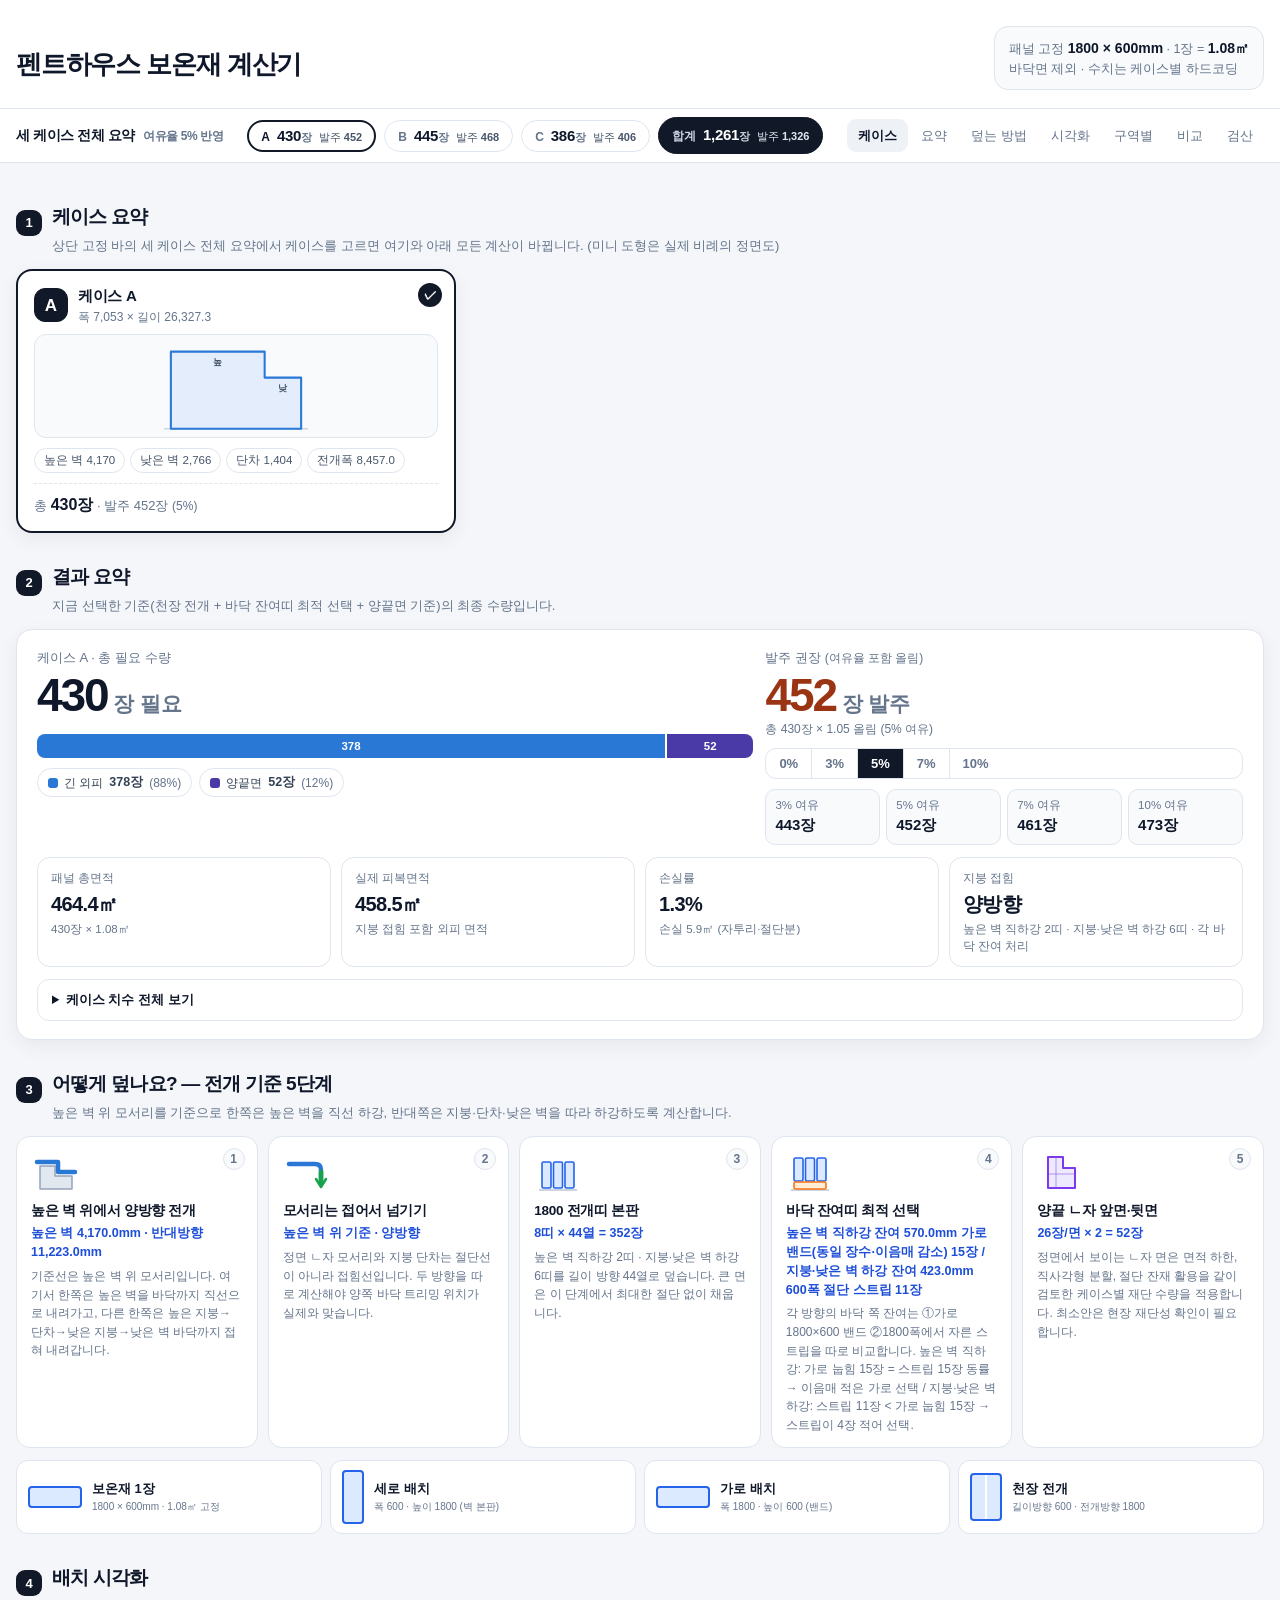
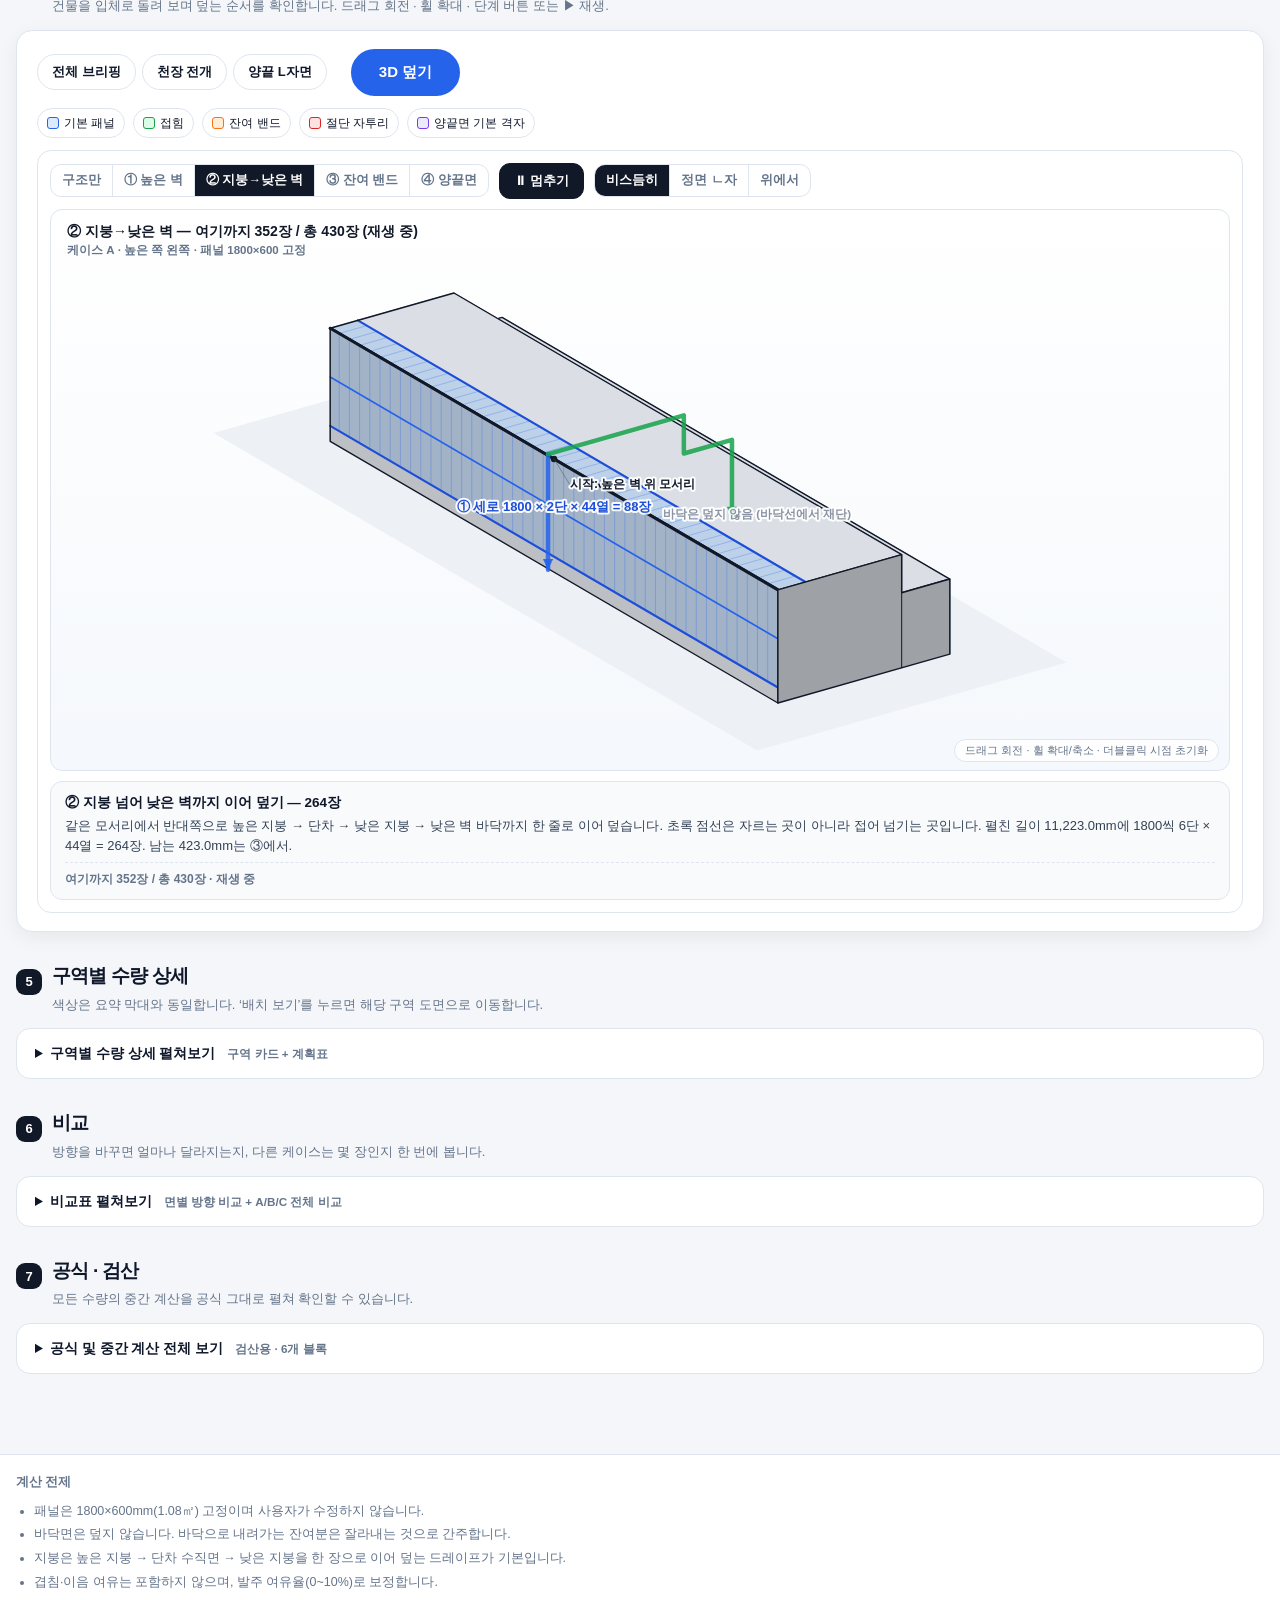
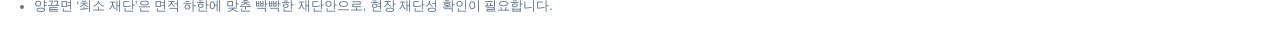
==== penthouse_insulation_ABC_case_optimizer.html @ a424d13a "펜트하우스 보온재 계산기 최초 커밋 A/B/C 케이스별 1800x600 보온재 수량 계산기. 상단 고정 요약 바, 3D 덮기 시각화, 천장 전개/양끝 L자면 도면, 검산 포함.  " ====
<!doctype html>
<html lang="ko">
<head>
<meta charset="utf-8" />
<meta name="viewport" content="width=device-width,initial-scale=1" />
<title>펜트하우스 보온재 계산기 — A/B/C 케이스</title>
<link rel="stylesheet" href="styles.css" />
</head>
<body>

<header class="hero">
  <div class="inner">
    <h1>펜트하우스 보온재 계산기</h1>
    <div class="fixed-badge">
      패널 고정 <b>1800 × 600mm</b> · 1장 = <b>1.08㎡</b><br>
      바닥면 제외 · 수치는 케이스별 하드코딩
    </div>
  </div>
</header>

<div class="sticky">
  <div class="inner">
    <div class="sticky-title">세 케이스 전체 요약
      <span class="muted small">여유율 <b id="acBuffer">-</b> 반영</span>
    </div>
    <!-- 세 케이스 요약 카드 (A/B/C/합계) -->
    <div class="allcases" id="allCasesSummary"></div>
    <nav class="jump" id="jumpNav">
      <a href="#sec-cases">케이스</a>
      <a href="#sec-summary">요약</a>
      <a href="#sec-method">덮는 방법</a>
      <a href="#sec-visual">시각화</a>
      <a href="#sec-zones">구역별</a>
      <a href="#sec-compare">비교</a>
      <a href="#sec-audit">검산</a>
    </nav>
  </div>
</div>

<main>
  <div class="inner">

    <!-- 1. 케이스 선택 -->
    <section id="sec-cases">
      <div class="sec-head"><span class="sec-num">1</span><h2>케이스 요약</h2></div>
      <p class="sec-sub">상단 고정 바의 세 케이스 전체 요약에서 케이스를 고르면 여기와 아래 모든 계산이 바뀝니다. (미니 도형은 실제 비례의 정면도)</p>
      <div class="case-grid" id="caseGrid"></div>
    </section>

    <!-- 2. 결과 요약 -->
    <section id="sec-summary">
      <div class="sec-head"><span class="sec-num">2</span><h2>결과 요약</h2></div>
      <p class="sec-sub">지금 선택한 기준(천장 전개 + 바닥 잔여띠 최적 선택 + 양끝면 기준)의 최종 수량입니다.</p>
      <div class="card">
        <div class="hero-grid">
          <div>
            <div class="hero-label" id="heroLabel">-</div>
            <div class="big-num"><span id="heroTotal">-</span><small> 장 필요</small></div>
            <div class="break-bar" id="breakBar" role="img" aria-label="구역별 수량 비율"></div>
            <div class="break-legend" id="breakLegend"></div>
          </div>
          <div class="order-card">
            <div>
              <div class="hero-label">발주 권장 <span class="muted small">(여유율 포함 올림)</span></div>
              <div class="big-num"><span id="orderBig">-</span><small> 장 발주</small></div>
              <div class="small muted" id="orderSub">-</div>
            </div>
            <div class="seg" id="bufferSeg" aria-label="발주 여유율"></div>
            <div class="chip-row">
              <div class="chip">3% 여유<b id="b3">-</b></div>
              <div class="chip">5% 여유<b id="b5">-</b></div>
              <div class="chip">7% 여유<b id="b7">-</b></div>
              <div class="chip">10% 여유<b id="b10">-</b></div>
            </div>
          </div>
        </div>

        <div class="stat-row">
          <div class="stat"><div class="k">패널 총면적</div><div class="v" id="statPanel">-</div><div class="s" id="statPanelSub">-</div></div>
          <div class="stat"><div class="k">실제 피복면적</div><div class="v" id="statActual">-</div><div class="s">지붕 접힘 포함 외피 면적</div></div>
          <div class="stat"><div class="k">손실률</div><div class="v" id="statLoss">-</div><div class="s" id="statLossSub">-</div></div>
          <div class="stat"><div class="k">지붕 접힘</div><div class="v" id="statFold">-</div><div class="s" id="statFoldSub">-</div></div>
        </div>

        <details class="dims">
          <summary>케이스 치수 전체 보기</summary>
          <p id="caseDims">-</p>
        </details>
      </div>
    </section>

    <!-- 3. 덮는 방법 -->
    <section id="sec-method">
      <div class="sec-head"><span class="sec-num">3</span><h2>어떻게 덮나요? — 전개 기준 5단계</h2></div>
      <p class="sec-sub">높은 벽 위 모서리를 기준으로 한쪽은 높은 벽을 직선 하강, 반대쪽은 지붕·단차·낮은 벽을 따라 하강하도록 계산합니다.</p>
      <div class="steps" id="stepsGrid"></div>
      <div class="orientation-guide" aria-label="단위 보온재 배치 방향 안내">
        <div class="orientation-item"><span class="panel-icon horizontal"></span><span><b>보온재 1장</b><small>1800 × 600mm · 1.08㎡ 고정</small></span></div>
        <div class="orientation-item"><span class="panel-icon vertical"></span><span><b>세로 배치</b><small>폭 600 · 높이 1800 (벽 본판)</small></span></div>
        <div class="orientation-item"><span class="panel-icon horizontal"></span><span><b>가로 배치</b><small>폭 1800 · 높이 600 (밴드)</small></span></div>
        <div class="orientation-item"><span class="panel-icon roof"></span><span><b>천장 전개</b><small>길이방향 600 · 전개방향 1800</small></span></div>
      </div>
    </section>

    <!-- 4. 시각화 -->
    <section id="sec-visual">
      <div class="sec-head"><span class="sec-num">4</span><h2 id="visualTitle">배치 시각화</h2></div>
      <p class="sec-sub" id="visualSub">-</p>
      <div class="card">
        <div class="tabs" id="viewTabs">
          <button class="tab" data-view="summary">전체 브리핑</button>
          <button class="tab" data-view="roof">천장 전개</button>
          <button class="tab" data-view="ends">양끝 L자면</button>
          <button class="tab tab-3d active" data-view="walls">3D 덮기</button>
        </div>
        <div class="legend">
          <span><i class="swatch" style="background:var(--blue);border-color:var(--blue-line)"></i>기본 패널</span>
          <span><i class="swatch" style="background:var(--green);border-color:var(--green-line)"></i>접힘</span>
          <span><i class="swatch" style="background:var(--amber);border-color:var(--amber-line)"></i>잔여 밴드</span>
          <span><i class="swatch" style="background:var(--red);border-color:var(--red-line)"></i>절단 자투리</span>
          <span><i class="swatch" style="background:var(--violet);border-color:var(--violet-line)"></i>양끝면 기본 격자</span>
        </div>
        <div id="svgWrap"></div>
      </div>
    </section>

    <!-- 5. 구역별 상세 -->
    <section id="sec-zones">
      <div class="sec-head"><span class="sec-num">5</span><h2>구역별 수량 상세</h2></div>
      <p class="sec-sub">색상은 요약 막대와 동일합니다. ‘배치 보기’를 누르면 해당 구역 도면으로 이동합니다.</p>
      <details class="audit" id="zonesDetails">
        <summary>구역별 수량 상세 펼쳐보기 <small>구역 카드 + 계획표</small></summary>
        <div class="zone-grid" id="zoneGrid"></div>
        <div class="table-wrap">
          <table id="planTable">
            <thead>
              <tr><th>구역</th><th>배치 방식</th><th class="num">수량</th><th class="num">실제 피복㎡</th><th class="num">패널㎡</th><th>계산 · 비고</th></tr>
            </thead>
            <tbody></tbody>
          </table>
        </div>
      </details>
    </section>

    <!-- 6. 비교 -->
    <section id="sec-compare">
      <div class="sec-head"><span class="sec-num">6</span><h2>비교</h2></div>
      <p class="sec-sub">방향을 바꾸면 얼마나 달라지는지, 다른 케이스는 몇 장인지 한 번에 봅니다.</p>

      <details class="audit" id="compareDetails">
        <summary>비교표 펼쳐보기 <small>면별 방향 비교 + A/B/C 전체 비교</small></summary>

        <div class="card" style="margin-top:14px">
          <h3>천장 전개 계산 <span class="muted small">(현재 케이스)</span></h3>
          <p class="comparison-note" id="orientationNote">-</p>
          <div class="table-wrap">
            <table id="orientationTable">
              <thead><tr><th>항목</th><th class="num">수량</th><th>방식</th><th class="num">비교</th><th>비고</th><th class="num">적용</th></tr></thead>
              <tbody></tbody>
            </table>
          </div>
        </div>

        <div class="card" style="margin-top:12px">
          <h3>선택 기준별 · A/B/C 전체 비교</h3>
          <p class="comparison-note">양끝면 ‘최소 재단’은 케이스별 재단 검토 수량입니다. 현재 화면 기준 행은 파란색입니다.</p>
          <div class="table-wrap">
            <table id="scenarioTable">
              <thead id="scenarioHead"></thead>
              <tbody id="scenarioBody"></tbody>
            </table>
          </div>
        </div>
      </details>
    </section>

    <!-- 7. 검산 -->
    <section id="sec-audit">
      <div class="sec-head"><span class="sec-num">7</span><h2>공식 · 검산</h2></div>
      <p class="sec-sub">모든 수량의 중간 계산을 공식 그대로 펼쳐 확인할 수 있습니다.</p>
      <details class="audit" id="auditDetails">
        <summary>공식 및 중간 계산 전체 보기 <small>검산용 · 6개 블록</small></summary>
        <div id="auditCalc">-</div>
      </details>
    </section>

  </div>
</main>

<footer>
  <div class="inner">
    <b>계산 전제</b>
    <ul>
      <li>패널은 1800×600mm(1.08㎡) 고정이며 사용자가 수정하지 않습니다.</li>
      <li>바닥면은 덮지 않습니다. 바닥으로 내려가는 잔여분은 잘라내는 것으로 간주합니다.</li>
      <li>지붕은 높은 지붕 → 단차 수직면 → 낮은 지붕을 한 장으로 이어 덮는 드레이프가 기본입니다.</li>
      <li>겹침·이음 여유는 포함하지 않으며, 발주 여유율(0~10%)로 보정합니다.</li>
      <li>양끝면 ‘최소 재단’은 면적 하한에 맞춘 빡빡한 재단안으로, 현장 재단성 확인이 필요합니다.</li>
    </ul>
  </div>
</footer>

<script src="js/01-core.js"></script>
<script src="js/02-calc.js"></script>
<script src="js/03-render.js"></script>
<script src="js/04-visual.js"></script>
<script src="js/05-visual3d.js"></script>
<script src="js/06-main.js"></script>
</body>
</html>
---- styles.css ----
/* 펜트하우스 보온재 계산기 — 스타일
   페이지 전체 레이아웃·색상 변수(:root). 색상 팔레트는 CVD 검증된 순서 고정. */

:root{
  --bg:#f4f6f9; --panel:#fff; --ink:#0f172a; --muted:#64748b; --line:#dfe5ee; --soft:#f8fafc;
  --dark:#111827;
  --blue:#dbeafe; --blue-line:#2563eb; --green:#dcfce7; --green-line:#16a34a;
  --amber:#ffedd5; --amber-line:#f97316; --red:#fee2e2; --red-line:#dc2626;
  --violet:#ede9fe; --violet-line:#7c3aed;
  /* 구역(요약 막대·카드) 전용 팔레트 — CVD 검증 통과 순서 고정 */
  --z-roof:#2a78d6; --z-low:#1baf7a; --z-high:#eda100; --z-ends:#4a3aa7;
  --shadow:0 6px 20px rgba(15,23,42,.06);
}
*{box-sizing:border-box}
html{scroll-behavior:smooth}
body{margin:0;background:var(--bg);color:var(--ink);font-family:-apple-system,BlinkMacSystemFont,"Segoe UI","Noto Sans KR",Roboto,Arial,sans-serif;line-height:1.5;overflow-x:hidden}
.inner{max-width:1280px;margin:0 auto;padding:0 16px;width:100%}

/* ── 헤더 ─────────────────────────────── */
header.hero{background:#fff;border-bottom:1px solid var(--line)}
header.hero .inner{display:flex;align-items:flex-end;justify-content:space-between;gap:16px;flex-wrap:wrap;padding-top:26px;padding-bottom:18px}
h1{margin:0 0 6px;font-size:clamp(20px,4.5vw,26px);letter-spacing:-.045em}
header.hero p{margin:0;color:var(--muted);font-size:14px;max-width:760px}
.fixed-badge{flex:0 0 auto;border:1px solid var(--line);background:var(--soft);border-radius:14px;padding:10px 14px;font-size:12.5px;color:var(--muted);line-height:1.6}
.fixed-badge b{color:var(--ink);font-size:14px}

/* ── 상단 고정 바 ─────────────────────── */
.sticky{position:sticky;top:0;z-index:60;background:rgba(255,255,255,.94);backdrop-filter:blur(8px);border-bottom:1px solid var(--line)}
.sticky .inner{display:flex;align-items:center;justify-content:space-between;gap:12px;flex-wrap:wrap;padding-top:8px;padding-bottom:8px}
.seg{display:inline-flex;border:1px solid var(--line);border-radius:11px;overflow:hidden;background:#fff}
.seg button{font-family:inherit;border:0;background:transparent;padding:7px 13px;font-size:13px;font-weight:700;color:var(--muted);cursor:pointer;border-right:1px solid var(--line)}
.seg button:last-child{border-right:0}
.seg button.active{background:var(--dark);color:#fff}
.sticky-title{font-size:14px;font-weight:800;letter-spacing:-.03em;display:flex;align-items:baseline;gap:8px;flex-wrap:wrap;white-space:nowrap}
.sticky-title .small{font-weight:600}
.jump{display:flex;gap:2px;overflow-x:auto;scrollbar-width:none}
.jump::-webkit-scrollbar{display:none}
.jump a{padding:7px 11px;border-radius:9px;font-size:13px;color:var(--muted);text-decoration:none;white-space:nowrap}
.jump a.active{background:#eef2f7;color:var(--ink);font-weight:700}
@media(max-width:760px){.jump{width:100%}}

/* ── 섹션 공통 ─────────────────────────── */
main{padding:10px 0 30px}
section{scroll-margin-top:118px;margin:30px 0}
.sec-head{display:flex;align-items:baseline;gap:10px;margin:0 0 4px}
.sec-num{flex:0 0 auto;width:26px;height:26px;border-radius:9px;background:var(--dark);color:#fff;display:grid;place-items:center;font-weight:800;font-size:13px;transform:translateY(4px)}
h2{font-size:19px;letter-spacing:-.04em;margin:0}
.sec-sub{color:var(--muted);font-size:13px;margin:0 0 14px 36px}
.card{background:var(--panel);border:1px solid var(--line);border-radius:16px;box-shadow:var(--shadow);padding:18px 20px}
.small{font-size:12px}.muted{color:var(--muted)}
h3{margin:0 0 10px;font-size:14px;letter-spacing:-.03em}
button{font-family:inherit}

/* ── 세 케이스 전체 요약(상단 고정 바 한 줄 칩) ── */
.allcases{display:flex;gap:8px;flex-wrap:wrap;align-items:center;min-width:0}
.ac-cell{display:flex;align-items:baseline;gap:7px;border:1px solid var(--line);border-radius:999px;background:#fff;padding:6px 13px;cursor:pointer;transition:border-color .15s;white-space:nowrap}
.ac-cell:hover{border-color:#94a3b8}
.ac-cell.active{border-color:var(--dark);border-width:2px;padding:5px 12px}
.ac-cell .ac-k{font-size:12px;color:var(--muted);font-weight:800}
.ac-cell.active .ac-k{color:var(--ink)}
.ac-cell .ac-tot{font-size:15px;font-weight:800;letter-spacing:-.02em;color:var(--ink)}
.ac-cell .ac-tot small{font-size:11px;font-weight:700;color:var(--muted)}
.ac-cell .ac-order{font-size:11px;color:#475569}
.ac-cell.sum{background:var(--dark);border-color:var(--dark);cursor:default}
.ac-cell.sum:hover{border-color:var(--dark)}
.ac-cell.sum .ac-k{color:#cbd5e1}
.ac-cell.sum .ac-tot{color:#fff}
.ac-cell.sum .ac-tot small{color:#cbd5e1}
.ac-cell.sum .ac-order{color:#e2e8f0}

/* ── 케이스 카드 ───────────────────────── */
.case-grid{display:grid;grid-template-columns:minmax(280px,440px);gap:12px}
@media(max-width:880px){.case-grid{grid-template-columns:1fr}}
.case-card{position:relative;text-align:left;border:2px solid var(--line);border-radius:16px;background:#fff;padding:14px 16px;cursor:pointer;transition:border-color .15s,box-shadow .15s}
.case-card:hover{border-color:#94a3b8}
.case-card.active{border-color:var(--dark);box-shadow:var(--shadow)}
.case-card .check{position:absolute;top:12px;right:12px;width:24px;height:24px;border-radius:999px;background:var(--dark);color:#fff;display:none;place-items:center;font-size:13px;font-weight:800}
.case-card.active .check{display:grid}
.case-head{display:flex;align-items:center;gap:10px;margin-bottom:8px}
.case-letter{flex:0 0 auto;width:34px;height:34px;border-radius:11px;background:var(--soft);border:1px solid var(--line);display:grid;place-items:center;font-size:17px;font-weight:850}
.case-card.active .case-letter{background:var(--dark);border-color:var(--dark);color:#fff}
.case-head b{display:block;font-size:15px;letter-spacing:-.02em}
.case-head small{display:block;color:var(--muted);font-size:12px}
.case-thumb{width:100%;height:104px;border:1px solid var(--line);border-radius:12px;background:var(--soft);margin-bottom:10px}
.case-thumb svg{display:block;width:100%;height:100%}
.case-stats{display:flex;flex-wrap:wrap;gap:5px;margin-bottom:10px}
.case-stats span{border:1px solid var(--line);border-radius:999px;background:#fff;padding:3px 9px;font-size:11.5px;color:#475569}
.case-total{border-top:1px dashed var(--line);padding-top:9px;font-size:13px;color:var(--muted)}
.case-total b{font-size:16px;color:var(--ink)}

/* ── 요약(히어로) ──────────────────────── */
.hero-grid{display:grid;grid-template-columns:1.5fr 1fr;gap:12px;align-items:stretch}
@media(max-width:880px){.hero-grid{grid-template-columns:1fr}}
.hero-label{font-size:13px;color:var(--muted);margin-bottom:2px}
.big-num{font-size:clamp(34px,6vw,46px);font-weight:800;letter-spacing:-.045em;line-height:1.1}
.big-num small{font-size:.45em;font-weight:700;color:var(--muted);letter-spacing:0}
.break-bar{display:flex;gap:2px;height:24px;border-radius:8px;overflow:hidden;margin:14px 0 10px}
.break-seg{display:grid;place-items:center;font-size:11.5px;font-weight:800;min-width:3px}
.break-legend{display:flex;flex-wrap:wrap;gap:7px}
.lchip{display:inline-flex;align-items:center;gap:6px;font-size:12px;color:#334155;border:1px solid var(--line);border-radius:999px;padding:4px 10px;background:#fff}
.lchip b{font-size:12.5px}
.dot{display:inline-block;width:10px;height:10px;border-radius:3px}
.order-card{display:flex;flex-direction:column;gap:10px}
.order-card .big-num{color:#9a3412}
.chip-row{display:grid;grid-template-columns:repeat(4,1fr);gap:6px}
.chip{border:1px solid var(--line);border-radius:10px;background:var(--soft);padding:7px 9px;font-size:11.5px;color:var(--muted)}
.chip b{display:block;font-size:15px;color:var(--ink)}
.stat-row{display:grid;grid-template-columns:repeat(4,minmax(0,1fr));gap:10px;margin-top:12px}
@media(max-width:880px){.stat-row{grid-template-columns:1fr 1fr}}
.stat{border:1px solid var(--line);border-radius:13px;padding:11px 13px;background:#fff}
.stat .k{font-size:12px;color:var(--muted)}
.stat .v{font-size:20px;font-weight:750;letter-spacing:-.03em;margin:2px 0}
.stat .s{font-size:11.5px;color:var(--muted)}
.ctrl-grid{display:grid;grid-template-columns:1fr 1fr;gap:12px;margin-top:12px}
@media(max-width:880px){.ctrl-grid{grid-template-columns:1fr}}
.ctrl-card{border:1px solid var(--line);border-radius:13px;padding:13px 15px;background:#fff}
.ctrl-card h4{margin:0 0 8px;font-size:13px}
.ctrl-note{margin:9px 0 0;font-size:12px;color:var(--muted);line-height:1.55}
.delta-pill{display:inline-block;margin-left:8px;border-radius:999px;padding:2px 9px;font-size:11.5px;font-weight:700;background:var(--amber);border:1px solid var(--amber-line);color:#7c2d12}
.delta-pill.same{background:var(--green);border-color:var(--green-line);color:#14532d}
.goodnote{margin:14px 0 0;padding:12px 14px;border:1px solid var(--green-line);background:var(--green);border-radius:12px;font-size:13px;line-height:1.6}
.notice{margin:0;padding:12px;border:1px solid var(--amber-line);background:var(--amber);border-radius:12px;font-size:13px}
details.dims{border:1px solid var(--line);border-radius:12px;padding:10px 14px;background:#fff;margin-top:12px}
details.dims summary{cursor:pointer;font-size:13px;font-weight:700}
details.dims p{margin:8px 0 2px;font-size:12.5px;color:#475569;line-height:1.8}

/* ── 시공 순서 ─────────────────────────── */
.steps{display:grid;grid-template-columns:repeat(5,minmax(0,1fr));gap:10px}
@media(max-width:1080px){.steps{grid-template-columns:repeat(2,1fr)}}
@media(max-width:560px){.steps{grid-template-columns:1fr}}
.step{position:relative;border:1px solid var(--line);border-radius:14px;background:#fff;padding:13px 14px 12px}
.step .n{position:absolute;top:11px;right:12px;width:22px;height:22px;border-radius:999px;background:var(--soft);border:1px solid var(--line);display:grid;place-items:center;font-size:12px;font-weight:800;color:var(--muted)}
.step .icon{width:48px;height:44px;margin-bottom:7px}
.step .icon svg{display:block;width:100%;height:100%}
.step b.t{display:block;font-size:13.5px;margin-bottom:3px;letter-spacing:-.02em}
.step .num{display:block;font-size:12.5px;font-weight:800;color:#1d4ed8;margin-bottom:5px;overflow-wrap:anywhere}
.step p{margin:0;font-size:12px;color:var(--muted);line-height:1.55}
.orientation-guide{display:grid;grid-template-columns:repeat(4,minmax(0,1fr));gap:8px;margin-top:12px}
@media(max-width:1050px){.orientation-guide{grid-template-columns:1fr 1fr}}
@media(max-width:560px){.orientation-guide{grid-template-columns:1fr}}
.orientation-item{display:flex;align-items:center;gap:10px;min-height:64px;padding:9px 11px;border:1px solid var(--line);border-radius:12px;background:#fff;font-size:12px;line-height:1.35}
.orientation-item b{display:block;font-size:13px}.orientation-item small{display:block;color:var(--muted);margin-top:2px}
.panel-icon{position:relative;flex:0 0 auto;border:2px solid var(--blue-line);border-radius:4px;background:var(--blue)}
.panel-icon.vertical{width:22px;height:54px}.panel-icon.horizontal{width:54px;height:22px}
.panel-icon.roof{width:32px;height:48px;background:linear-gradient(90deg,var(--blue) 0 47%,#fff 47% 53%,var(--blue) 53%)}

/* ── 구역 카드 ─────────────────────────── */
.zone-grid{display:grid;grid-template-columns:repeat(4,minmax(0,1fr));gap:10px}
@media(max-width:1080px){.zone-grid{grid-template-columns:1fr 1fr}}
@media(max-width:560px){.zone-grid{grid-template-columns:1fr}}
.zone-card{border:1px solid var(--line);border-top:4px solid var(--zc,#94a3b8);border-radius:13px;background:#fff;padding:13px 14px;display:flex;flex-direction:column;gap:6px}
.zone-card .zn{display:flex;align-items:center;gap:7px;font-size:12.5px;color:var(--muted);font-weight:700}
.zone-card .zc{font-size:26px;font-weight:800;letter-spacing:-.04em}
.zone-card .zc small{font-size:14px;font-weight:700;color:var(--muted)}
.zone-card .zm{font-size:11.5px;color:#334155;background:var(--soft);border:1px solid var(--line);border-radius:8px;padding:5px 8px;line-height:1.5}
.zone-card .zt{font-size:11.5px;color:var(--muted);line-height:1.55;flex:1}
.zone-card button{align-self:flex-start;border:1px solid var(--line);background:#fff;border-radius:999px;padding:5px 12px;font-size:12px;font-weight:700;color:#1d4ed8;cursor:pointer}
.zone-card button:hover{background:#eff6ff;border-color:#93c5fd}

/* ── 표 공통 ───────────────────────────── */
.table-wrap{overflow-x:auto;margin-top:12px;border:1px solid var(--line);border-radius:12px;background:#fff}
table{width:100%;border-collapse:separate;border-spacing:0;font-size:13px;min-width:760px}
th,td{border-bottom:1px solid var(--line);padding:10px 11px;text-align:left;vertical-align:top;word-break:keep-all}
tr:last-child td{border-bottom:0}
th{position:sticky;top:0;background:#f8fafc;z-index:1;color:#556;font-size:12px;white-space:nowrap}
td.num,th.num{text-align:right;white-space:nowrap;font-variant-numeric:tabular-nums}
td.num b{font-size:14px}
tr.clickable{cursor:pointer}tr.clickable:hover td{background:#f8fafc}
.cell-sub{display:block;margin-top:3px;color:var(--muted);font-size:10.5px;font-weight:400;line-height:1.5}
.tag{display:inline-block;padding:2px 8px;border:1px solid var(--line);border-radius:999px;background:#fff;font-size:11px;white-space:nowrap}
.tag.best{background:var(--green);border-color:var(--green-line);font-weight:700}
.tag.mix{background:var(--violet);border-color:var(--violet-line);font-weight:700}
.scenario-best td{background:#f0fdf4}
.scenario-current td{background:#eff6ff}
td.cur,th.cur{box-shadow:inset 3px 0 0 var(--blue-line)}
.comparison-note{margin:0;padding:10px 12px;border-left:4px solid var(--blue-line);background:#eff6ff;border-radius:8px;font-size:12.5px;color:#334155;line-height:1.6}
.row-badge{display:inline-block;margin-left:6px;font-size:10.5px;font-weight:800;border-radius:999px;padding:1px 8px}
.row-badge.now{background:var(--blue-line);color:#fff}
.row-badge.top{background:var(--green-line);color:#fff}

/* ── 시각화 ────────────────────────────── */
.tabs{display:flex;gap:6px;flex-wrap:wrap;align-items:center;margin-bottom:12px}
button.tab{border:1px solid var(--line);background:#fff;color:var(--ink);border-radius:999px;padding:8px 14px;font-size:13px;font-weight:600;cursor:pointer}
button.tab.active{background:var(--dark);border-color:var(--dark);color:#fff}
/* 3D 덮기 버튼 — 다른 탭과 구분되는 파란색, 크게, 오른쪽 배치 */
button.tab.tab-3d{margin-left:18px;padding:12px 26px;font-size:15px;font-weight:800;border:2px solid var(--blue-line);color:var(--blue-line);background:#eff6ff}
button.tab.tab-3d.active{background:var(--blue-line);border-color:var(--blue-line);color:#fff}
@media(max-width:640px){button.tab.tab-3d{margin-left:0;width:100%}}
.legend{display:flex;gap:8px;flex-wrap:wrap;font-size:12px;margin-bottom:12px}
.legend span{display:inline-flex;align-items:center;gap:5px;border:1px solid var(--line);border-radius:999px;padding:5px 9px;background:#fff;white-space:nowrap}
.swatch{display:inline-block;width:12px;height:12px;border:1px solid #aaa;border-radius:3px}
#svgWrap{width:100%;overflow-x:auto;border:1px solid var(--line);border-radius:14px;background:#fff}
#svgWrap svg{display:block;width:100%;height:auto;min-height:560px}
@media(max-width:640px){#svgWrap svg{width:960px;max-width:none;min-height:0}}
.visual-sub{margin:0 0 10px;color:var(--muted);font-size:13px}

/* ── 검산 ─────────────────────────────── */
details.audit{border:1px solid var(--line);border-radius:14px;background:#fff;padding:14px 18px}
details.audit summary{cursor:pointer;font-size:14px;font-weight:800}
details.audit summary small{font-weight:600;color:var(--muted);margin-left:8px}
details.audit .zone-grid{margin-top:14px}
.audit-grid{display:grid;grid-template-columns:repeat(2,minmax(0,1fr));gap:10px;margin-top:14px}
@media(max-width:780px){.audit-grid{grid-template-columns:1fr}}
.audit-card{border:1px solid var(--line);border-radius:12px;padding:12px 14px;background:var(--soft);overflow:hidden}
.audit-card h4{margin:0 0 8px;font-size:13px}
.formula{margin:4px 0;font-family:Consolas,"Noto Sans KR",monospace;font-size:11.5px;line-height:1.6;color:#344054;overflow-wrap:anywhere}
.formula strong{color:#111827}
.audit-result{margin-top:8px;padding-top:8px;border-top:1px dashed var(--line);font-size:13px;font-weight:800}

footer{border-top:1px solid var(--line);background:#fff;margin-top:20px}
footer .inner{padding:18px 16px 26px;color:var(--muted);font-size:12.5px}
footer ul{margin:8px 0 0;padding-left:18px;line-height:1.9}

/* ── 3D 덮기(캔버스 입체) 뷰 ───────────── */
.v3d{padding:12px}
.v3d-bar{display:flex;align-items:center;gap:10px;flex-wrap:wrap;margin:0 0 10px}
.v3d-bar .seg button{padding:7px 11px;font-size:12.5px}
.v3d-play{flex:0 0 auto;border:1px solid var(--dark);background:var(--dark);color:#fff;border-radius:11px;padding:8px 14px;font-size:13px;font-weight:800;cursor:pointer}
.v3d-play:hover{opacity:.85}
.v3d-stage{position:relative;border:1px solid var(--line);border-radius:12px;background:linear-gradient(#ffffff,#f5f8fc);overflow:hidden}
.v3d-stage canvas{display:block;width:100%;height:560px;cursor:grab;touch-action:none}
.v3d-stage canvas:active{cursor:grabbing}
.v3d-hint{position:absolute;right:10px;bottom:8px;font-size:11px;color:var(--muted);background:rgba(255,255,255,.88);border:1px solid var(--line);padding:2px 10px;border-radius:999px;pointer-events:none}
.v3d-info{margin-top:10px;border:1px solid var(--line);border-radius:12px;background:var(--soft);padding:11px 14px;font-size:13px}
.v3d-info b.t{display:block;font-size:13.5px;margin-bottom:3px}
.v3d-info p{margin:0;color:#334155}
.v3d-info .sum{margin-top:7px;padding-top:7px;border-top:1px dashed var(--line);font-size:12px;font-weight:700;color:var(--muted)}
@media(max-width:760px){.v3d-stage canvas{height:400px}.v3d-bar .seg{overflow-x:auto}}
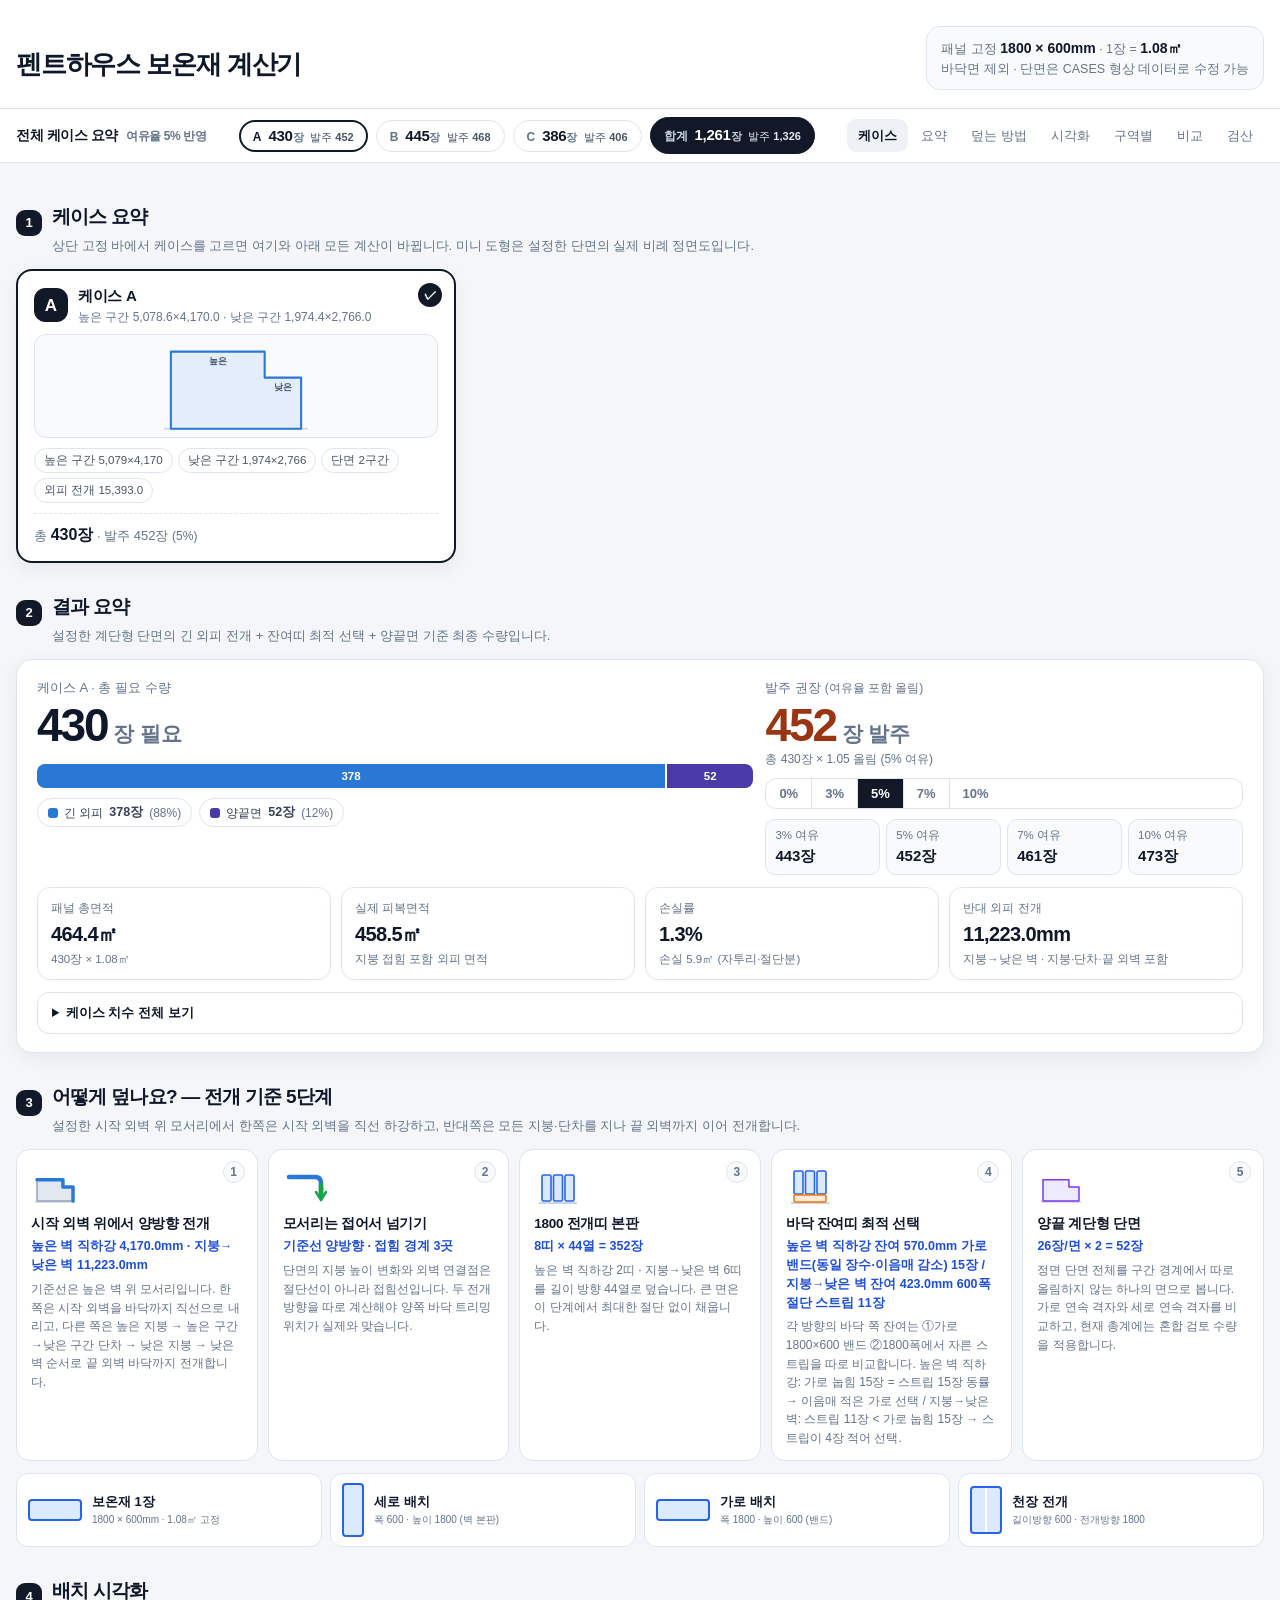
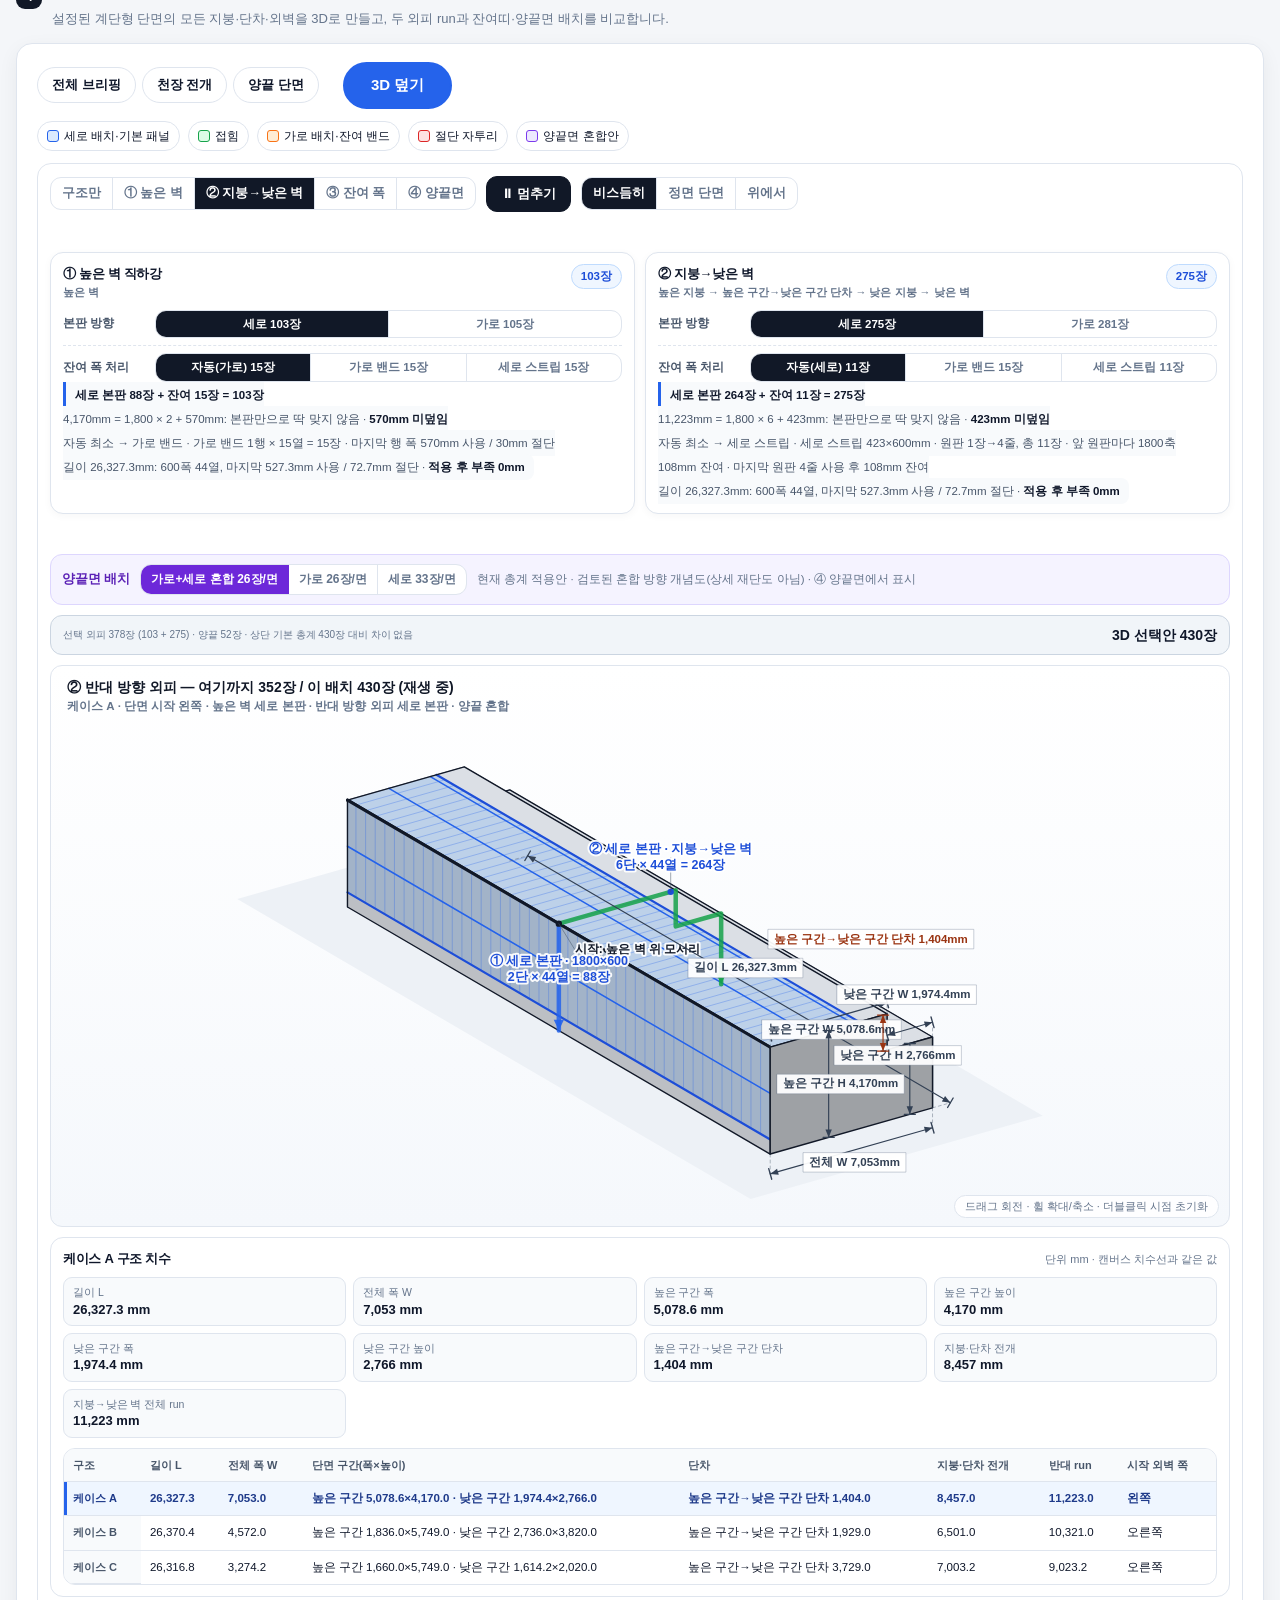
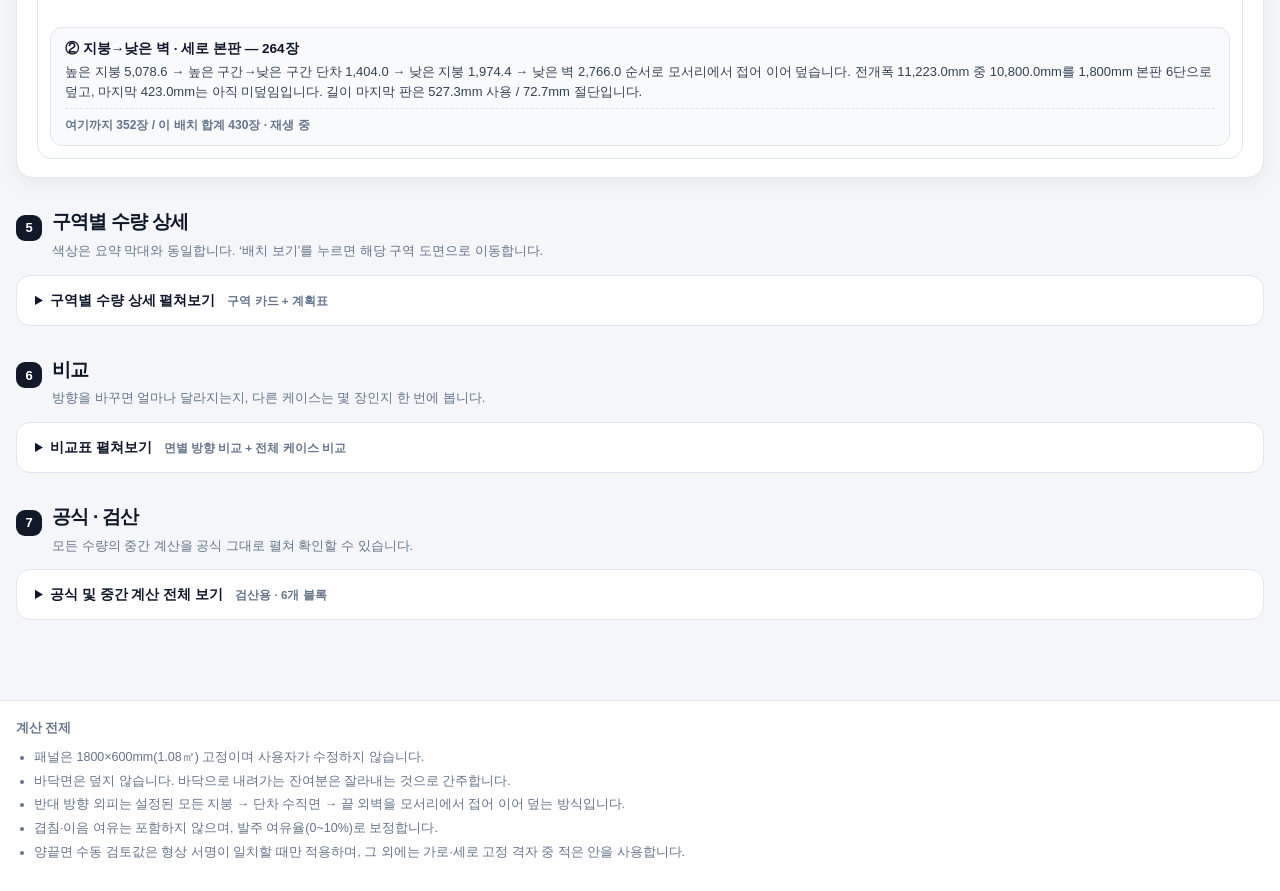
==== commit 13d047e9: "Refactor insulation shape model" ====
--- a/penthouse_insulation_ABC_case_optimizer.html
+++ b/penthouse_insulation_ABC_case_optimizer.html
@@ -3,7 +3,7 @@
 <head>
 <meta charset="utf-8" />
 <meta name="viewport" content="width=device-width,initial-scale=1" />
-<title>펜트하우스 보온재 계산기 — A/B/C 케이스</title>
+<title>펜트하우스 보온재 계산기 — 편집형 계단 단면</title>
 <link rel="stylesheet" href="styles.css" />
 </head>
 <body>
@@ -13,17 +13,17 @@
     <h1>펜트하우스 보온재 계산기</h1>
     <div class="fixed-badge">
       패널 고정 <b>1800 × 600mm</b> · 1장 = <b>1.08㎡</b><br>
-      바닥면 제외 · 수치는 케이스별 하드코딩
+      바닥면 제외 · 단면은 CASES 형상 데이터로 수정 가능
     </div>
   </div>
 </header>
 
 <div class="sticky">
   <div class="inner">
-    <div class="sticky-title">세 케이스 전체 요약
+    <div class="sticky-title">전체 케이스 요약
       <span class="muted small">여유율 <b id="acBuffer">-</b> 반영</span>
     </div>
-    <!-- 세 케이스 요약 카드 (A/B/C/합계) -->
+    <!-- CASES 배열 전체 요약 카드 -->
     <div class="allcases" id="allCasesSummary"></div>
     <nav class="jump" id="jumpNav">
       <a href="#sec-cases">케이스</a>
@@ -43,14 +43,14 @@
     <!-- 1. 케이스 선택 -->
     <section id="sec-cases">
       <div class="sec-head"><span class="sec-num">1</span><h2>케이스 요약</h2></div>
-      <p class="sec-sub">상단 고정 바의 세 케이스 전체 요약에서 케이스를 고르면 여기와 아래 모든 계산이 바뀝니다. (미니 도형은 실제 비례의 정면도)</p>
+      <p class="sec-sub">상단 고정 바에서 케이스를 고르면 여기와 아래 모든 계산이 바뀝니다. 미니 도형은 설정한 단면의 실제 비례 정면도입니다.</p>
       <div class="case-grid" id="caseGrid"></div>
     </section>
 
     <!-- 2. 결과 요약 -->
     <section id="sec-summary">
       <div class="sec-head"><span class="sec-num">2</span><h2>결과 요약</h2></div>
-      <p class="sec-sub">지금 선택한 기준(천장 전개 + 바닥 잔여띠 최적 선택 + 양끝면 기준)의 최종 수량입니다.</p>
+      <p class="sec-sub">설정한 계단형 단면의 긴 외피 전개 + 잔여띠 최적 선택 + 양끝면 기준 최종 수량입니다.</p>
       <div class="card">
         <div class="hero-grid">
           <div>
@@ -79,7 +79,7 @@
           <div class="stat"><div class="k">패널 총면적</div><div class="v" id="statPanel">-</div><div class="s" id="statPanelSub">-</div></div>
           <div class="stat"><div class="k">실제 피복면적</div><div class="v" id="statActual">-</div><div class="s">지붕 접힘 포함 외피 면적</div></div>
           <div class="stat"><div class="k">손실률</div><div class="v" id="statLoss">-</div><div class="s" id="statLossSub">-</div></div>
-          <div class="stat"><div class="k">지붕 접힘</div><div class="v" id="statFold">-</div><div class="s" id="statFoldSub">-</div></div>
+          <div class="stat"><div class="k">반대 외피 전개</div><div class="v" id="statFold">-</div><div class="s" id="statFoldSub">-</div></div>
         </div>
 
         <details class="dims">
@@ -92,7 +92,7 @@
     <!-- 3. 덮는 방법 -->
     <section id="sec-method">
       <div class="sec-head"><span class="sec-num">3</span><h2>어떻게 덮나요? — 전개 기준 5단계</h2></div>
-      <p class="sec-sub">높은 벽 위 모서리를 기준으로 한쪽은 높은 벽을 직선 하강, 반대쪽은 지붕·단차·낮은 벽을 따라 하강하도록 계산합니다.</p>
+      <p class="sec-sub">설정한 시작 외벽 위 모서리에서 한쪽은 시작 외벽을 직선 하강하고, 반대쪽은 모든 지붕·단차를 지나 끝 외벽까지 이어 전개합니다.</p>
       <div class="steps" id="stepsGrid"></div>
       <div class="orientation-guide" aria-label="단위 보온재 배치 방향 안내">
         <div class="orientation-item"><span class="panel-icon horizontal"></span><span><b>보온재 1장</b><small>1800 × 600mm · 1.08㎡ 고정</small></span></div>
@@ -110,15 +110,15 @@
         <div class="tabs" id="viewTabs">
           <button class="tab" data-view="summary">전체 브리핑</button>
           <button class="tab" data-view="roof">천장 전개</button>
-          <button class="tab" data-view="ends">양끝 L자면</button>
+          <button class="tab" data-view="ends">양끝 단면</button>
           <button class="tab tab-3d active" data-view="walls">3D 덮기</button>
         </div>
         <div class="legend">
-          <span><i class="swatch" style="background:var(--blue);border-color:var(--blue-line)"></i>기본 패널</span>
+          <span><i class="swatch" style="background:var(--blue);border-color:var(--blue-line)"></i>세로 배치·기본 패널</span>
           <span><i class="swatch" style="background:var(--green);border-color:var(--green-line)"></i>접힘</span>
-          <span><i class="swatch" style="background:var(--amber);border-color:var(--amber-line)"></i>잔여 밴드</span>
+          <span><i class="swatch" style="background:var(--amber);border-color:var(--amber-line)"></i>가로 배치·잔여 밴드</span>
           <span><i class="swatch" style="background:var(--red);border-color:var(--red-line)"></i>절단 자투리</span>
-          <span><i class="swatch" style="background:var(--violet);border-color:var(--violet-line)"></i>양끝면 기본 격자</span>
+          <span><i class="swatch" style="background:var(--violet);border-color:var(--violet-line)"></i>양끝면 혼합안</span>
         </div>
         <div id="svgWrap"></div>
       </div>
@@ -148,21 +148,21 @@
       <p class="sec-sub">방향을 바꾸면 얼마나 달라지는지, 다른 케이스는 몇 장인지 한 번에 봅니다.</p>
 
       <details class="audit" id="compareDetails">
-        <summary>비교표 펼쳐보기 <small>면별 방향 비교 + A/B/C 전체 비교</small></summary>
+        <summary>비교표 펼쳐보기 <small>면별 방향 비교 + 전체 케이스 비교</small></summary>
 
         <div class="card" style="margin-top:14px">
-          <h3>천장 전개 계산 <span class="muted small">(현재 케이스)</span></h3>
+          <h3>배치·수량 계산 <span class="muted small">(현재 케이스)</span></h3>
           <p class="comparison-note" id="orientationNote">-</p>
           <div class="table-wrap">
             <table id="orientationTable">
-              <thead><tr><th>항목</th><th class="num">수량</th><th>방식</th><th class="num">비교</th><th>비고</th><th class="num">적용</th></tr></thead>
+              <thead><tr><th>항목</th><th class="num">수량</th><th>계산 방식</th><th>비고</th><th class="num">구분</th></tr></thead>
               <tbody></tbody>
             </table>
           </div>
         </div>
 
         <div class="card" style="margin-top:12px">
-          <h3>선택 기준별 · A/B/C 전체 비교</h3>
+          <h3>선택 기준별 · 전체 케이스 비교</h3>
           <p class="comparison-note">양끝면 ‘최소 재단’은 케이스별 재단 검토 수량입니다. 현재 화면 기준 행은 파란색입니다.</p>
           <div class="table-wrap">
             <table id="scenarioTable">
@@ -193,14 +193,15 @@
     <ul>
       <li>패널은 1800×600mm(1.08㎡) 고정이며 사용자가 수정하지 않습니다.</li>
       <li>바닥면은 덮지 않습니다. 바닥으로 내려가는 잔여분은 잘라내는 것으로 간주합니다.</li>
-      <li>지붕은 높은 지붕 → 단차 수직면 → 낮은 지붕을 한 장으로 이어 덮는 드레이프가 기본입니다.</li>
+      <li>반대 방향 외피는 설정된 모든 지붕 → 단차 수직면 → 끝 외벽을 모서리에서 접어 이어 덮는 방식입니다.</li>
       <li>겹침·이음 여유는 포함하지 않으며, 발주 여유율(0~10%)로 보정합니다.</li>
-      <li>양끝면 ‘최소 재단’은 면적 하한에 맞춘 빡빡한 재단안으로, 현장 재단성 확인이 필요합니다.</li>
+      <li>양끝면 수동 검토값은 형상 서명이 일치할 때만 적용하며, 그 외에는 가로·세로 고정 격자 중 적은 안을 사용합니다.</li>
     </ul>
   </div>
 </footer>
 
 <script src="js/01-core.js"></script>
+<script src="js/01-geometry.js"></script>
 <script src="js/02-calc.js"></script>
 <script src="js/03-render.js"></script>
 <script src="js/04-visual.js"></script>
--- a/styles.css
+++ b/styles.css
@@ -215,6 +215,11 @@
 .v3d{padding:12px}
 .v3d-bar{display:flex;align-items:center;gap:10px;flex-wrap:wrap;margin:0 0 10px}
 .v3d-bar .seg button{padding:7px 11px;font-size:12.5px}
+.v3d-endbar{display:flex;align-items:center;gap:10px;flex-wrap:wrap;margin:0 0 10px;padding:9px 11px;border:1px solid #ddd6fe;border-radius:12px;background:#f5f3ff}
+.v3d-endbar>b{font-size:12.5px;color:#5b21b6;white-space:nowrap}
+.v3d-endbar .seg button{flex:0 0 auto;padding:6px 10px;font-size:12px;white-space:nowrap}
+.v3d-endbar .seg button.active{background:#6d28d9;border-color:#6d28d9;color:#fff}
+.v3d-endbar>span{font-size:11.5px;color:var(--muted)}
 .v3d-play{flex:0 0 auto;border:1px solid var(--dark);background:var(--dark);color:#fff;border-radius:11px;padding:8px 14px;font-size:13px;font-weight:800;cursor:pointer}
 .v3d-play:hover{opacity:.85}
 .v3d-stage{position:relative;border:1px solid var(--line);border-radius:12px;background:linear-gradient(#ffffff,#f5f8fc);overflow:hidden}
@@ -225,4 +230,76 @@
 .v3d-info b.t{display:block;font-size:13.5px;margin-bottom:3px}
 .v3d-info p{margin:0;color:#334155}
 .v3d-info .sum{margin-top:7px;padding-top:7px;border-top:1px dashed var(--line);font-size:12px;font-weight:700;color:var(--muted)}
-@media(max-width:760px){.v3d-stage canvas{height:400px}.v3d-bar .seg{overflow-x:auto}}
+@media(max-width:760px){.v3d-stage canvas{height:400px}.v3d-bar .seg,.v3d-endbar .seg{max-width:100%;overflow-x:auto}.v3d-endbar>span{width:100%}}
+
+/* 3D covering scenarios and dimension audit */
+.v3d-scenario-grid{display:grid;grid-template-columns:repeat(2,minmax(0,1fr));gap:10px;margin:0 0 10px;min-width:0}
+.v3d-scenario-card{min-width:0;border:1px solid var(--line);border-radius:13px;background:#fff;padding:11px 12px;box-shadow:0 2px 8px rgba(15,23,42,.035)}
+.v3d-card-head{display:flex;align-items:flex-start;justify-content:space-between;gap:10px;margin-bottom:9px;min-width:0}
+.v3d-card-title{min-width:0;font-size:13px;font-weight:800;letter-spacing:-.025em;color:var(--ink);overflow-wrap:anywhere}
+.v3d-card-title small{display:block;margin-top:1px;font-size:11px;font-weight:600;letter-spacing:0;color:var(--muted)}
+.v3d-card-count{flex:0 0 auto;border:1px solid #bfdbfe;border-radius:999px;background:#eff6ff;padding:3px 9px;font-size:11.5px;font-weight:800;color:#1d4ed8;white-space:nowrap;font-variant-numeric:tabular-nums}
+.v3d-choice-row{display:grid;grid-template-columns:84px minmax(0,1fr);align-items:center;gap:8px;min-width:0}
+.v3d-choice-row+.v3d-choice-row{margin-top:7px;padding-top:7px;border-top:1px dashed var(--line)}
+.v3d-choice-label{min-width:0;font-size:11.5px;font-weight:750;color:#475569;line-height:1.35;overflow-wrap:anywhere}
+.v3d-scenario-card .seg{display:flex;width:100%;max-width:100%;min-width:0}
+.v3d-scenario-card .seg button{flex:1 1 0;min-width:0;padding:6px 7px;font-size:11.5px;line-height:1.25;white-space:nowrap;overflow:hidden;text-overflow:ellipsis}
+.v3d-scenario-card .seg button:disabled{cursor:not-allowed;background:#f8fafc;color:#94a3b8}
+.v3d-scenario-status{margin-top:9px;border-left:3px solid var(--blue-line);border-radius:0 8px 8px 0;background:#f8fafc;padding:7px 9px;font-size:11.5px;line-height:1.55;color:#475569;overflow-wrap:anywhere;font-variant-numeric:tabular-nums}
+.v3d-scenario-status b,.v3d-scenario-status strong{color:var(--ink)}
+.v3d-totalbar{display:flex;align-items:center;justify-content:space-between;gap:10px;margin:0 0 10px;border:1px solid #cbd5e1;border-radius:12px;background:#f1f5f9;padding:9px 12px;font-size:12px;line-height:1.45;color:#475569;min-width:0}
+.v3d-totalbar>b,.v3d-totalbar>strong{flex:0 0 auto;font-size:14px;color:var(--ink);font-variant-numeric:tabular-nums;white-space:nowrap}
+.v3d-totalbar small{color:var(--muted);overflow-wrap:anywhere}
+
+.v3d-dim-panel{margin-top:10px;border:1px solid var(--line);border-radius:13px;background:#fff;padding:11px 12px;min-width:0}
+.v3d-dim-head{display:flex;align-items:baseline;justify-content:space-between;gap:10px;margin-bottom:9px;min-width:0}
+.v3d-dim-head>b,.v3d-dim-head>strong{font-size:13px;letter-spacing:-.02em;color:var(--ink)}
+.v3d-dim-head>span,.v3d-dim-head>small{min-width:0;font-size:11px;color:var(--muted);text-align:right;overflow-wrap:anywhere}
+.v3d-dim-grid{display:grid;grid-template-columns:repeat(4,minmax(0,1fr));gap:7px;min-width:0}
+.v3d-dim-chip{min-width:0;border:1px solid var(--line);border-radius:9px;background:var(--soft);padding:7px 9px;font-size:10.5px;line-height:1.35;color:var(--muted);overflow-wrap:anywhere}
+.v3d-dim-chip>b,.v3d-dim-chip>strong{display:block;margin-top:1px;font-size:13px;color:var(--ink);font-variant-numeric:tabular-nums;overflow-wrap:anywhere}
+.v3d-dim-chip>small,.v3d-dim-chip>span{display:block;color:var(--muted);overflow-wrap:anywhere}
+
+.v3d-case-table-wrap{width:100%;max-width:100%;min-width:0;margin-top:10px;border:1px solid var(--line);border-radius:12px;background:#fff;overflow-x:auto;overscroll-behavior-inline:contain;-webkit-overflow-scrolling:touch}
+.v3d-case-table{width:100%;min-width:900px;border-collapse:separate;border-spacing:0;font-size:11.5px;font-variant-numeric:tabular-nums}
+.v3d-case-table th,.v3d-case-table td{padding:8px 9px;white-space:nowrap}
+.v3d-case-table th{font-size:11px;color:#475569}
+.v3d-case-table tbody tr{cursor:default}
+.v3d-case-table tbody tr:hover td{background:#f8fafc}
+.v3d-case-table tr.active :is(th,td){background:#eff6ff;color:#1e3a8a;font-weight:750}
+.v3d-case-table tr.active th:first-child{box-shadow:inset 3px 0 0 var(--blue-line)}
+
+.v3d :is(button,[role="button"],[tabindex]):focus-visible{outline:3px solid rgba(37,99,235,.42);outline-offset:2px}
+.v3d .seg button:focus-visible{position:relative;z-index:2;outline:2px solid #2563eb;outline-offset:-3px}
+.sr-only{position:absolute!important;width:1px!important;height:1px!important;padding:0!important;margin:-1px!important;overflow:hidden!important;clip:rect(0,0,0,0)!important;white-space:nowrap!important;border:0!important}
+
+@media(max-width:900px){
+  .v3d-dim-grid{grid-template-columns:repeat(2,minmax(0,1fr))}
+}
+
+@media(max-width:760px){
+  .v3d-scenario-grid{grid-template-columns:minmax(0,1fr)}
+  .v3d-stage canvas{touch-action:pan-y;overscroll-behavior-x:contain;-webkit-user-select:none;user-select:none}
+  .v3d-bar,.v3d-endbar{min-width:0}
+  .v3d-bar .seg button{flex:0 0 auto;white-space:nowrap}
+  .v3d-totalbar{align-items:flex-start;flex-wrap:wrap}
+  .v3d-case-table{min-width:820px}
+}
+
+@media(max-width:420px){
+  .v3d{padding:8px}
+  .v3d-scenario-card,.v3d-dim-panel{padding:9px}
+  .v3d-card-head{gap:6px}
+  .v3d-choice-row{grid-template-columns:minmax(0,1fr);gap:4px}
+  .v3d-choice-row+.v3d-choice-row{margin-top:6px;padding-top:6px}
+  .v3d-scenario-card .seg button{padding:7px 4px;font-size:11px}
+  .v3d-totalbar{display:grid;grid-template-columns:minmax(0,1fr);gap:3px;padding:8px 9px}
+  .v3d-totalbar>b,.v3d-totalbar>strong{white-space:normal}
+  .v3d-dim-head{align-items:flex-start;flex-direction:column;gap:2px}
+  .v3d-dim-head>span,.v3d-dim-head>small{text-align:left}
+  .v3d-dim-grid{grid-template-columns:minmax(0,1fr)}
+  .v3d-dim-chip{padding:6px 8px}
+  .v3d-endbar{padding:8px}
+  .v3d-endbar .seg{width:100%}
+  .v3d-endbar .seg button{flex:1 1 0;min-width:0;padding-inline:6px;overflow:hidden;text-overflow:ellipsis}
+}
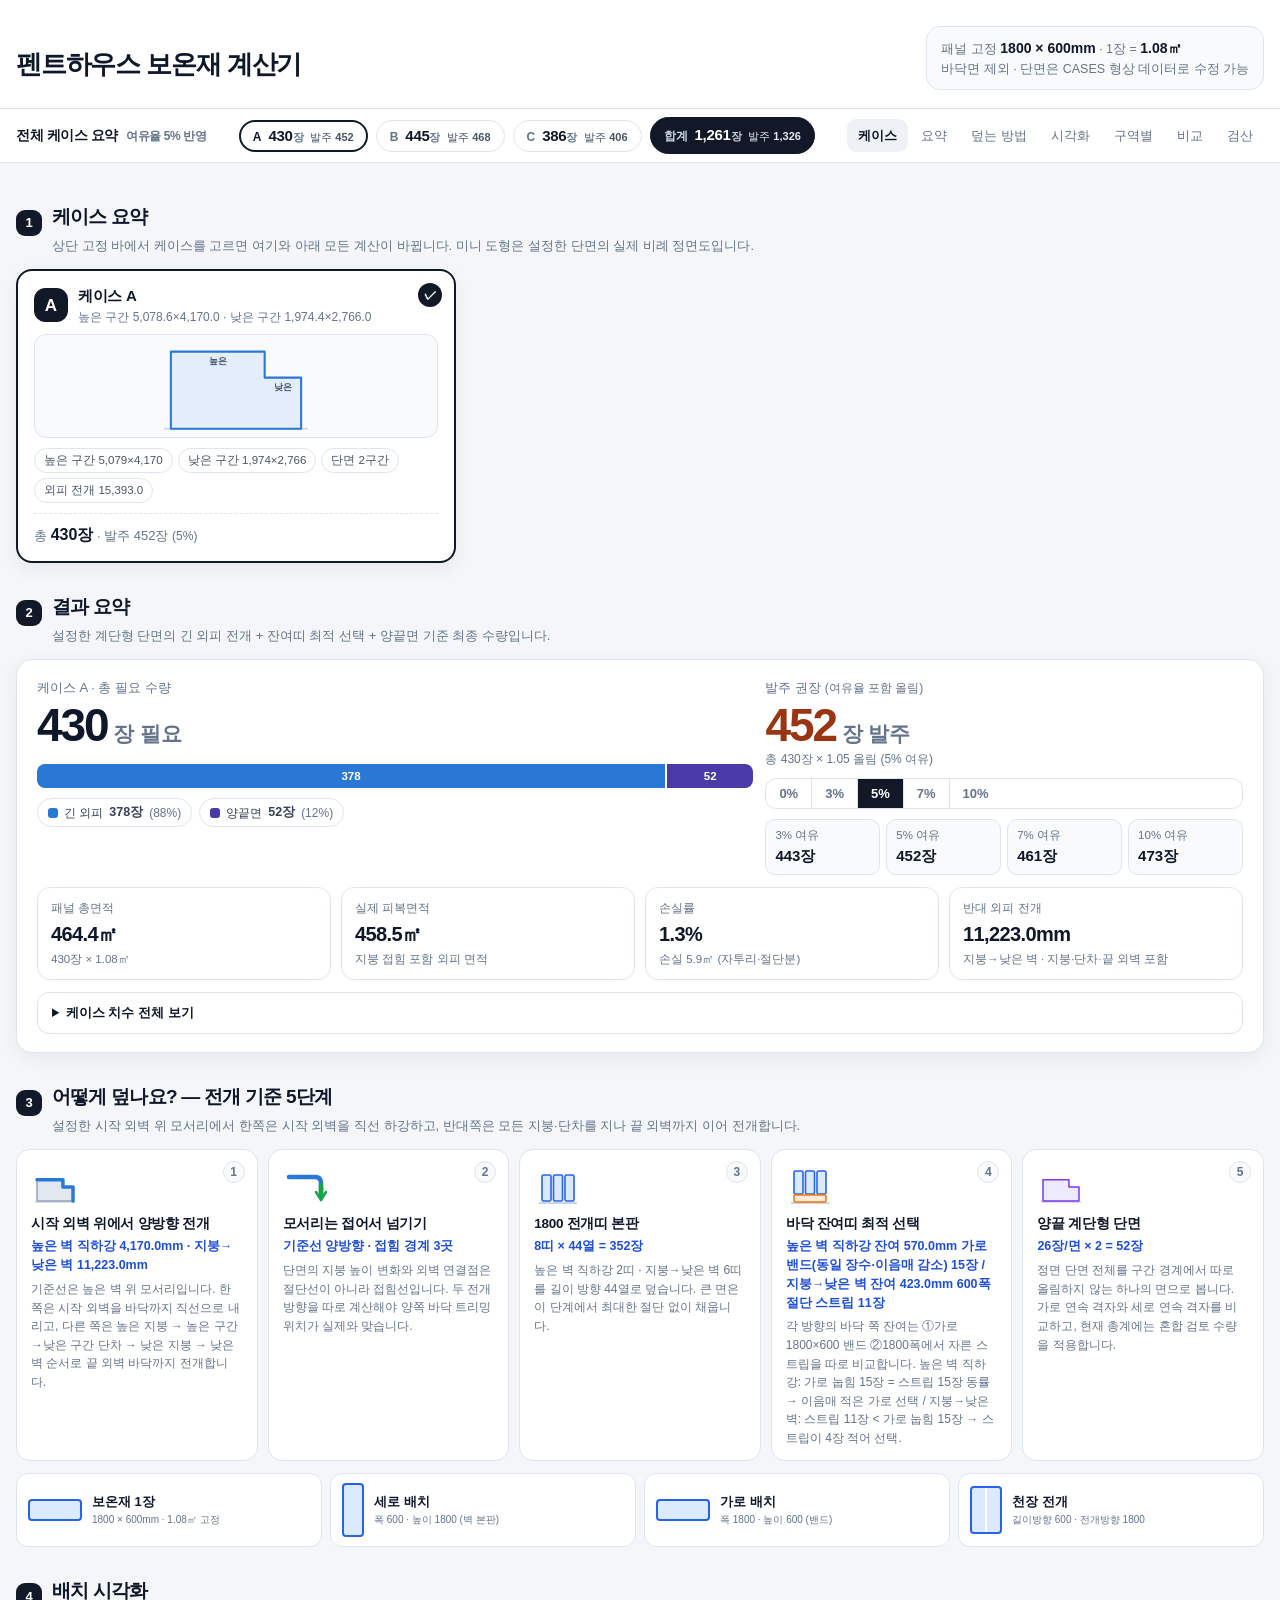
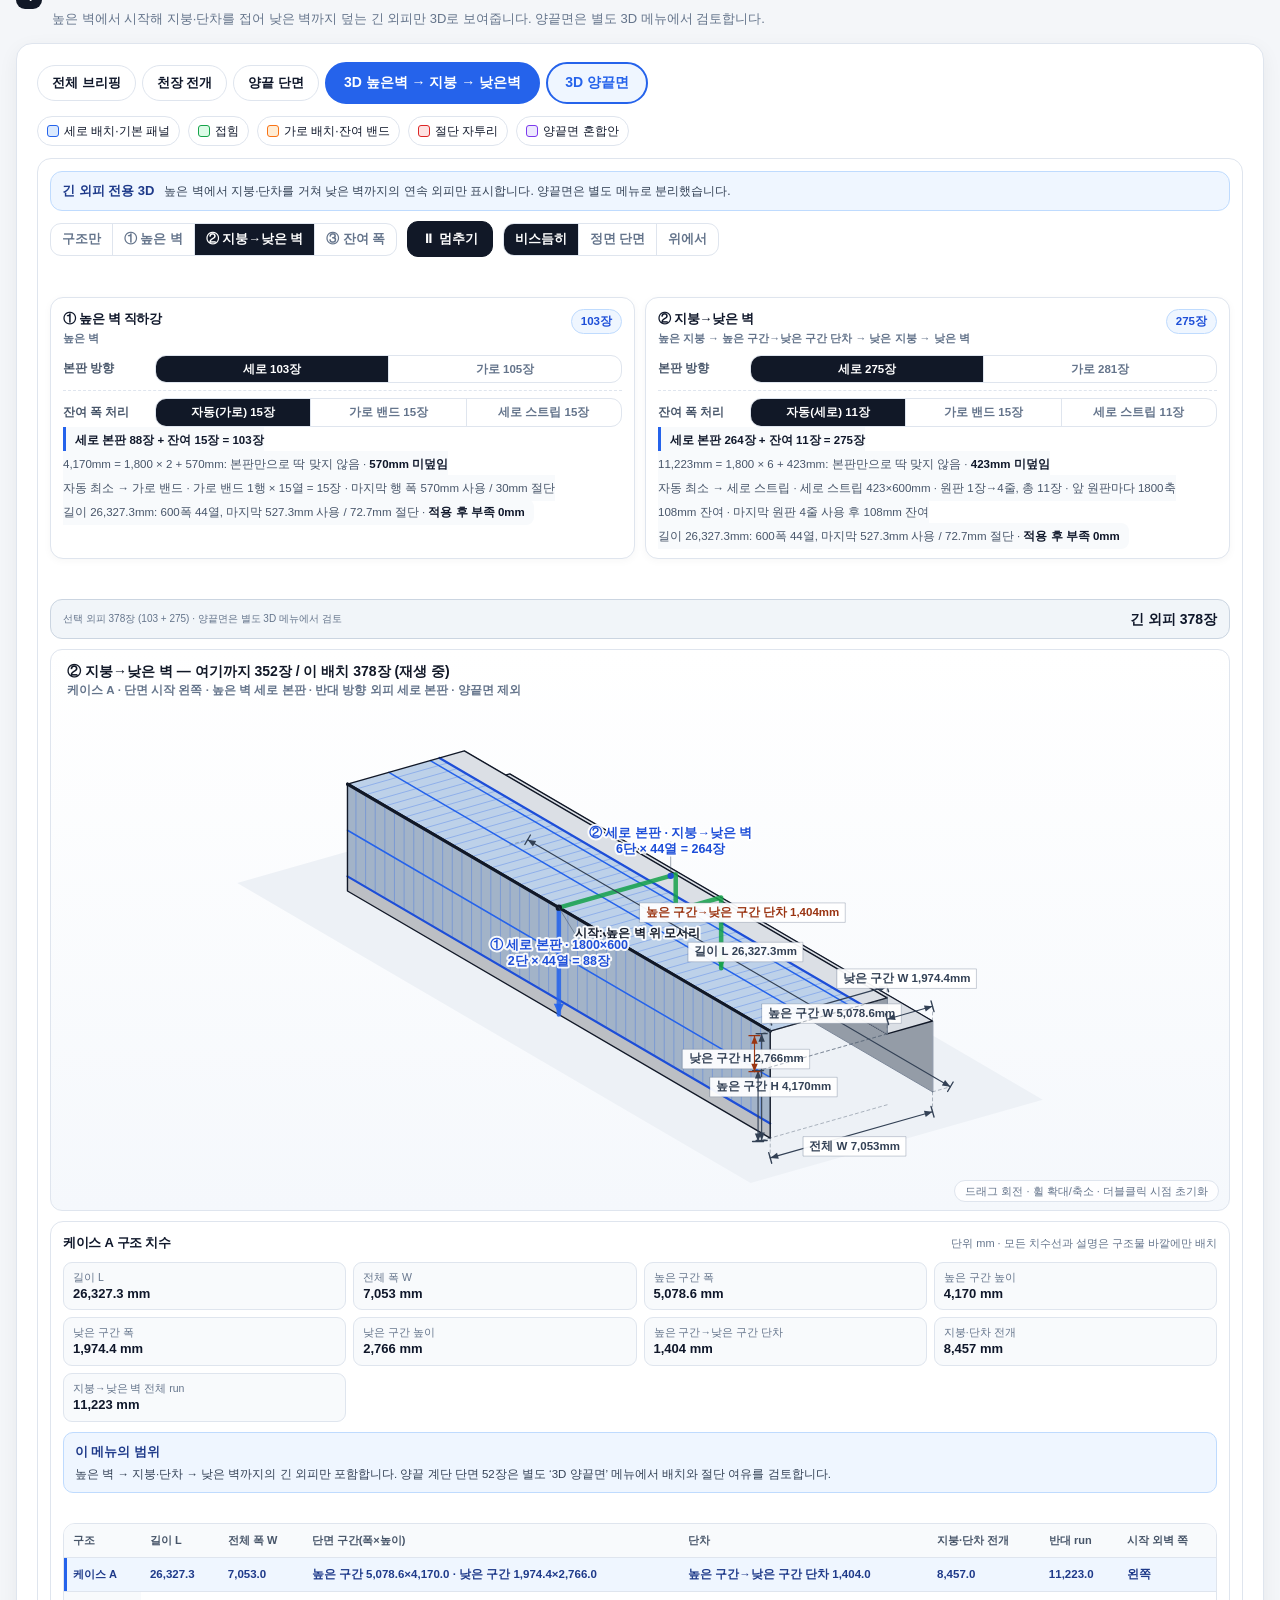
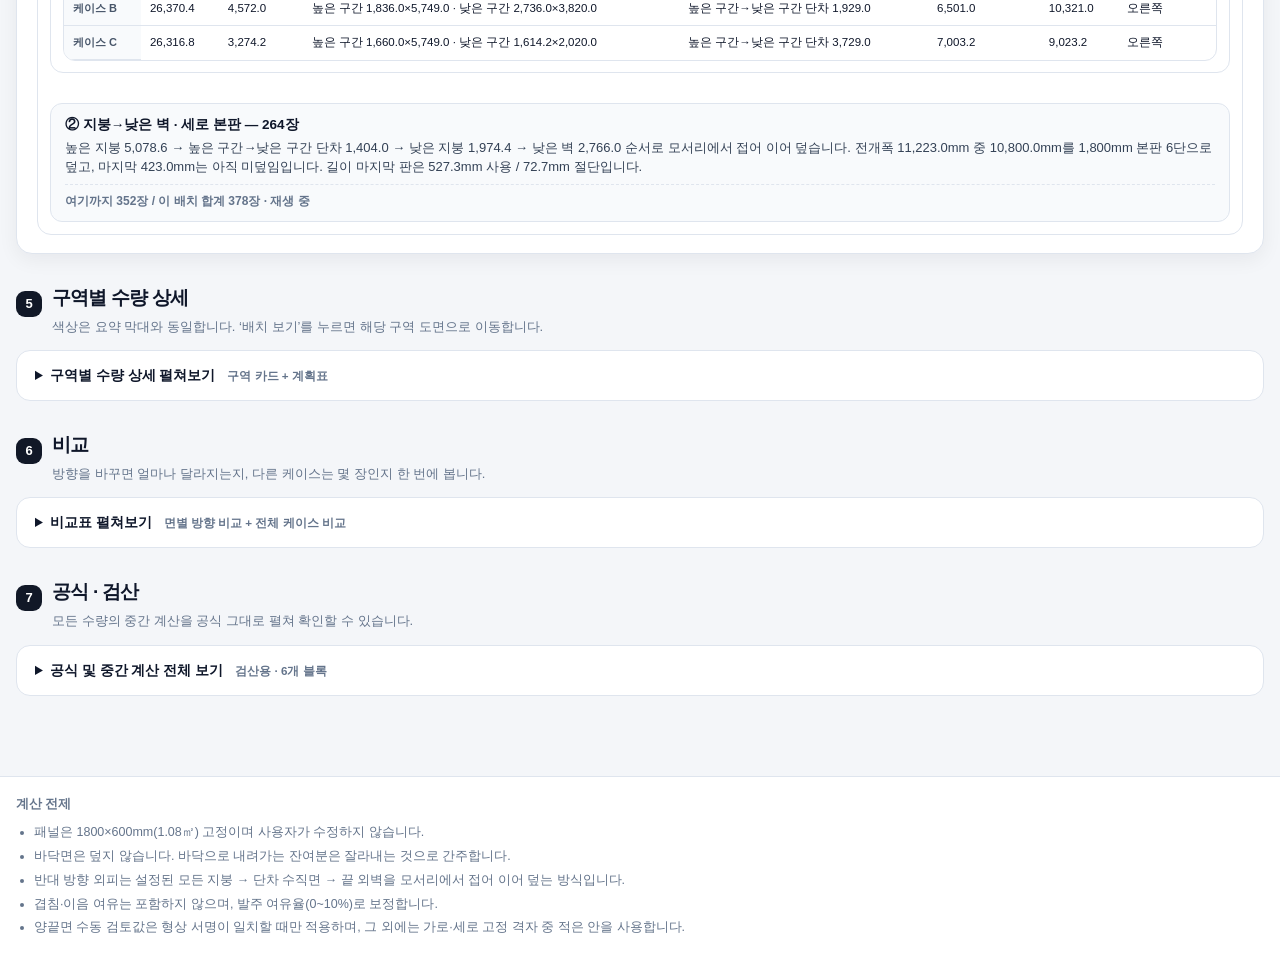
==== commit 7bd7c6b6: "3D 뷰어 분리 및 양끝 절단 여유 표기" ====
--- a/penthouse_insulation_ABC_case_optimizer.html
+++ b/penthouse_insulation_ABC_case_optimizer.html
@@ -111,7 +111,8 @@
           <button class="tab" data-view="summary">전체 브리핑</button>
           <button class="tab" data-view="roof">천장 전개</button>
           <button class="tab" data-view="ends">양끝 단면</button>
-          <button class="tab tab-3d active" data-view="walls">3D 덮기</button>
+          <button class="tab tab-3d active" data-view="shell3d">3D 높은벽 → 지붕 → 낮은벽</button>
+          <button class="tab tab-3d" data-view="ends3d">3D 양끝면</button>
         </div>
         <div class="legend">
           <span><i class="swatch" style="background:var(--blue);border-color:var(--blue-line)"></i>세로 배치·기본 패널</span>
--- a/styles.css
+++ b/styles.css
@@ -182,8 +182,8 @@
 .tabs{display:flex;gap:6px;flex-wrap:wrap;align-items:center;margin-bottom:12px}
 button.tab{border:1px solid var(--line);background:#fff;color:var(--ink);border-radius:999px;padding:8px 14px;font-size:13px;font-weight:600;cursor:pointer}
 button.tab.active{background:var(--dark);border-color:var(--dark);color:#fff}
-/* 3D 덮기 버튼 — 다른 탭과 구분되는 파란색, 크게, 오른쪽 배치 */
-button.tab.tab-3d{margin-left:18px;padding:12px 26px;font-size:15px;font-weight:800;border:2px solid var(--blue-line);color:var(--blue-line);background:#eff6ff}
+/* 3D 전용 메뉴 — 긴 외피와 양끝면을 나란히 구분한다. */
+button.tab.tab-3d{margin-left:0;padding:10px 17px;font-size:14px;font-weight:800;border:2px solid var(--blue-line);color:var(--blue-line);background:#eff6ff}
 button.tab.tab-3d.active{background:var(--blue-line);border-color:var(--blue-line);color:#fff}
 @media(max-width:640px){button.tab.tab-3d{margin-left:0;width:100%}}
 .legend{display:flex;gap:8px;flex-wrap:wrap;font-size:12px;margin-bottom:12px}
@@ -211,8 +211,12 @@
 footer .inner{padding:18px 16px 26px;color:var(--muted);font-size:12.5px}
 footer ul{margin:8px 0 0;padding-left:18px;line-height:1.9}
 
-/* ── 3D 덮기(캔버스 입체) 뷰 ───────────── */
+/* ── 분리 3D 뷰(긴 외피 / 양끝면) ───────── */
 .v3d{padding:12px}
+.v3d [hidden]{display:none!important}
+.v3d-scope-intro{display:flex;align-items:baseline;gap:10px;flex-wrap:wrap;margin:0 0 10px;padding:9px 11px;border:1px solid #bfdbfe;border-radius:12px;background:#eff6ff;color:#334155;font-size:12px;line-height:1.55}
+.v3d-scope-intro>b{font-size:13px;color:#1e3a8a;white-space:nowrap}
+.v3d-scope-intro>span{min-width:0}
 .v3d-bar{display:flex;align-items:center;gap:10px;flex-wrap:wrap;margin:0 0 10px}
 .v3d-bar .seg button{padding:7px 11px;font-size:12.5px}
 .v3d-endbar{display:flex;align-items:center;gap:10px;flex-wrap:wrap;margin:0 0 10px;padding:9px 11px;border:1px solid #ddd6fe;border-radius:12px;background:#f5f3ff}
@@ -224,13 +228,14 @@
 .v3d-play:hover{opacity:.85}
 .v3d-stage{position:relative;border:1px solid var(--line);border-radius:12px;background:linear-gradient(#ffffff,#f5f8fc);overflow:hidden}
 .v3d-stage canvas{display:block;width:100%;height:560px;cursor:grab;touch-action:none}
+.v3d[data-scope="ends"] .v3d-stage canvas{height:610px}
 .v3d-stage canvas:active{cursor:grabbing}
 .v3d-hint{position:absolute;right:10px;bottom:8px;font-size:11px;color:var(--muted);background:rgba(255,255,255,.88);border:1px solid var(--line);padding:2px 10px;border-radius:999px;pointer-events:none}
 .v3d-info{margin-top:10px;border:1px solid var(--line);border-radius:12px;background:var(--soft);padding:11px 14px;font-size:13px}
 .v3d-info b.t{display:block;font-size:13.5px;margin-bottom:3px}
 .v3d-info p{margin:0;color:#334155}
 .v3d-info .sum{margin-top:7px;padding-top:7px;border-top:1px dashed var(--line);font-size:12px;font-weight:700;color:var(--muted)}
-@media(max-width:760px){.v3d-stage canvas{height:400px}.v3d-bar .seg,.v3d-endbar .seg{max-width:100%;overflow-x:auto}.v3d-endbar>span{width:100%}}
+@media(max-width:760px){.v3d-stage canvas{height:400px}.v3d[data-scope="ends"] .v3d-stage canvas{height:600px}.v3d-bar .seg,.v3d-endbar .seg{max-width:100%;overflow-x:auto}.v3d-endbar>span{width:100%}}
 
 /* 3D covering scenarios and dimension audit */
 .v3d-scenario-grid{display:grid;grid-template-columns:repeat(2,minmax(0,1fr));gap:10px;margin:0 0 10px;min-width:0}
@@ -259,6 +264,15 @@
 .v3d-dim-chip{min-width:0;border:1px solid var(--line);border-radius:9px;background:var(--soft);padding:7px 9px;font-size:10.5px;line-height:1.35;color:var(--muted);overflow-wrap:anywhere}
 .v3d-dim-chip>b,.v3d-dim-chip>strong{display:block;margin-top:1px;font-size:13px;color:var(--ink);font-variant-numeric:tabular-nums;overflow-wrap:anywhere}
 .v3d-dim-chip>small,.v3d-dim-chip>span{display:block;color:var(--muted);overflow-wrap:anywhere}
+.v3d-fit-audit{margin-top:10px;border:1px solid #fde68a;border-radius:10px;background:#fffbeb;padding:9px 11px;color:#78350f;font-size:11.5px;line-height:1.6}
+.v3d-fit-audit>b{display:block;font-size:12.5px;color:#92400e}
+.v3d-fit-audit>b small{font-size:10.5px;font-weight:600;color:#a16207}
+.v3d-fit-audit p{margin:4px 0 0}
+.v3d-fit-audit p strong{color:#78350f}
+.v3d-fit-audit>small{display:block;margin-top:5px;color:#a16207}
+.v3d-fit-audit-shell{border-color:#bfdbfe;background:#eff6ff;color:#334155}
+.v3d-fit-audit-shell>b{color:#1e3a8a}
+.v3d-fit-audit-shell p{margin:3px 0 0}
 
 .v3d-case-table-wrap{width:100%;max-width:100%;min-width:0;margin-top:10px;border:1px solid var(--line);border-radius:12px;background:#fff;overflow-x:auto;overscroll-behavior-inline:contain;-webkit-overflow-scrolling:touch}
 .v3d-case-table{width:100%;min-width:900px;border-collapse:separate;border-spacing:0;font-size:11.5px;font-variant-numeric:tabular-nums}
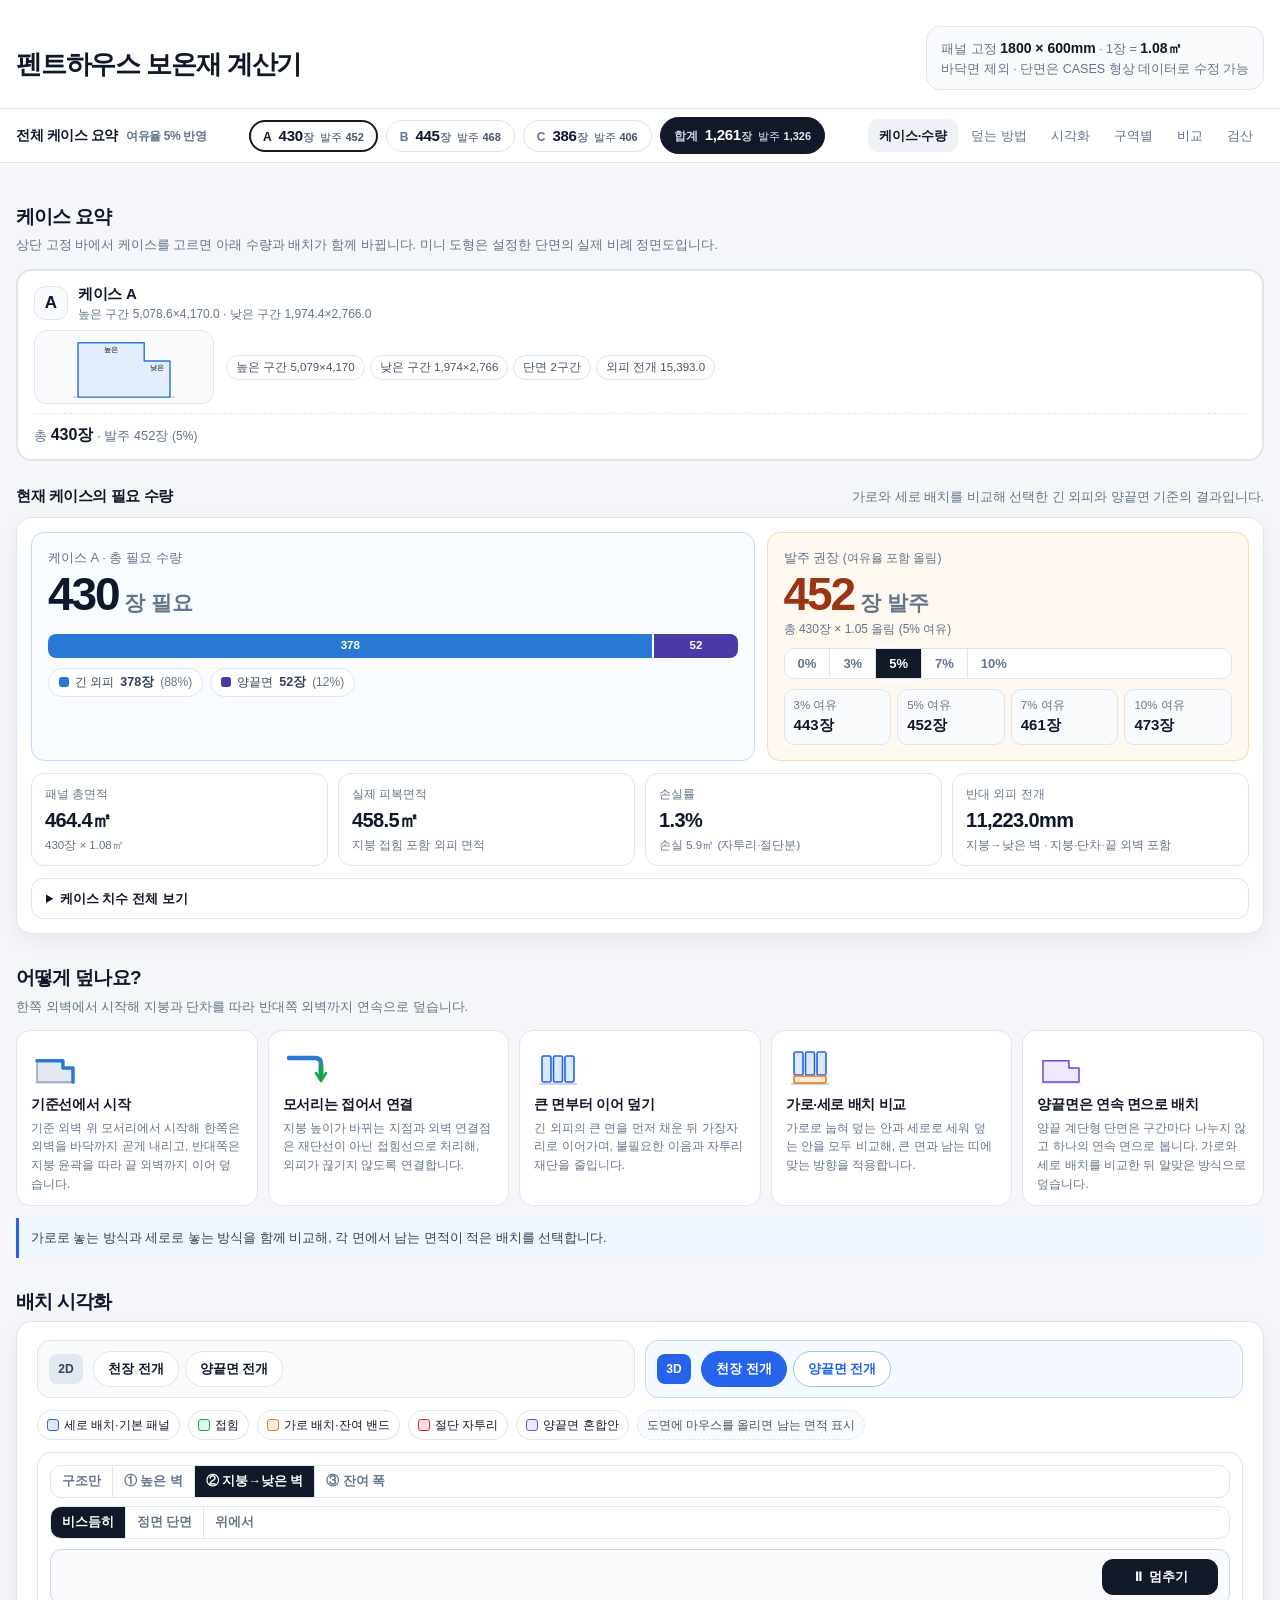
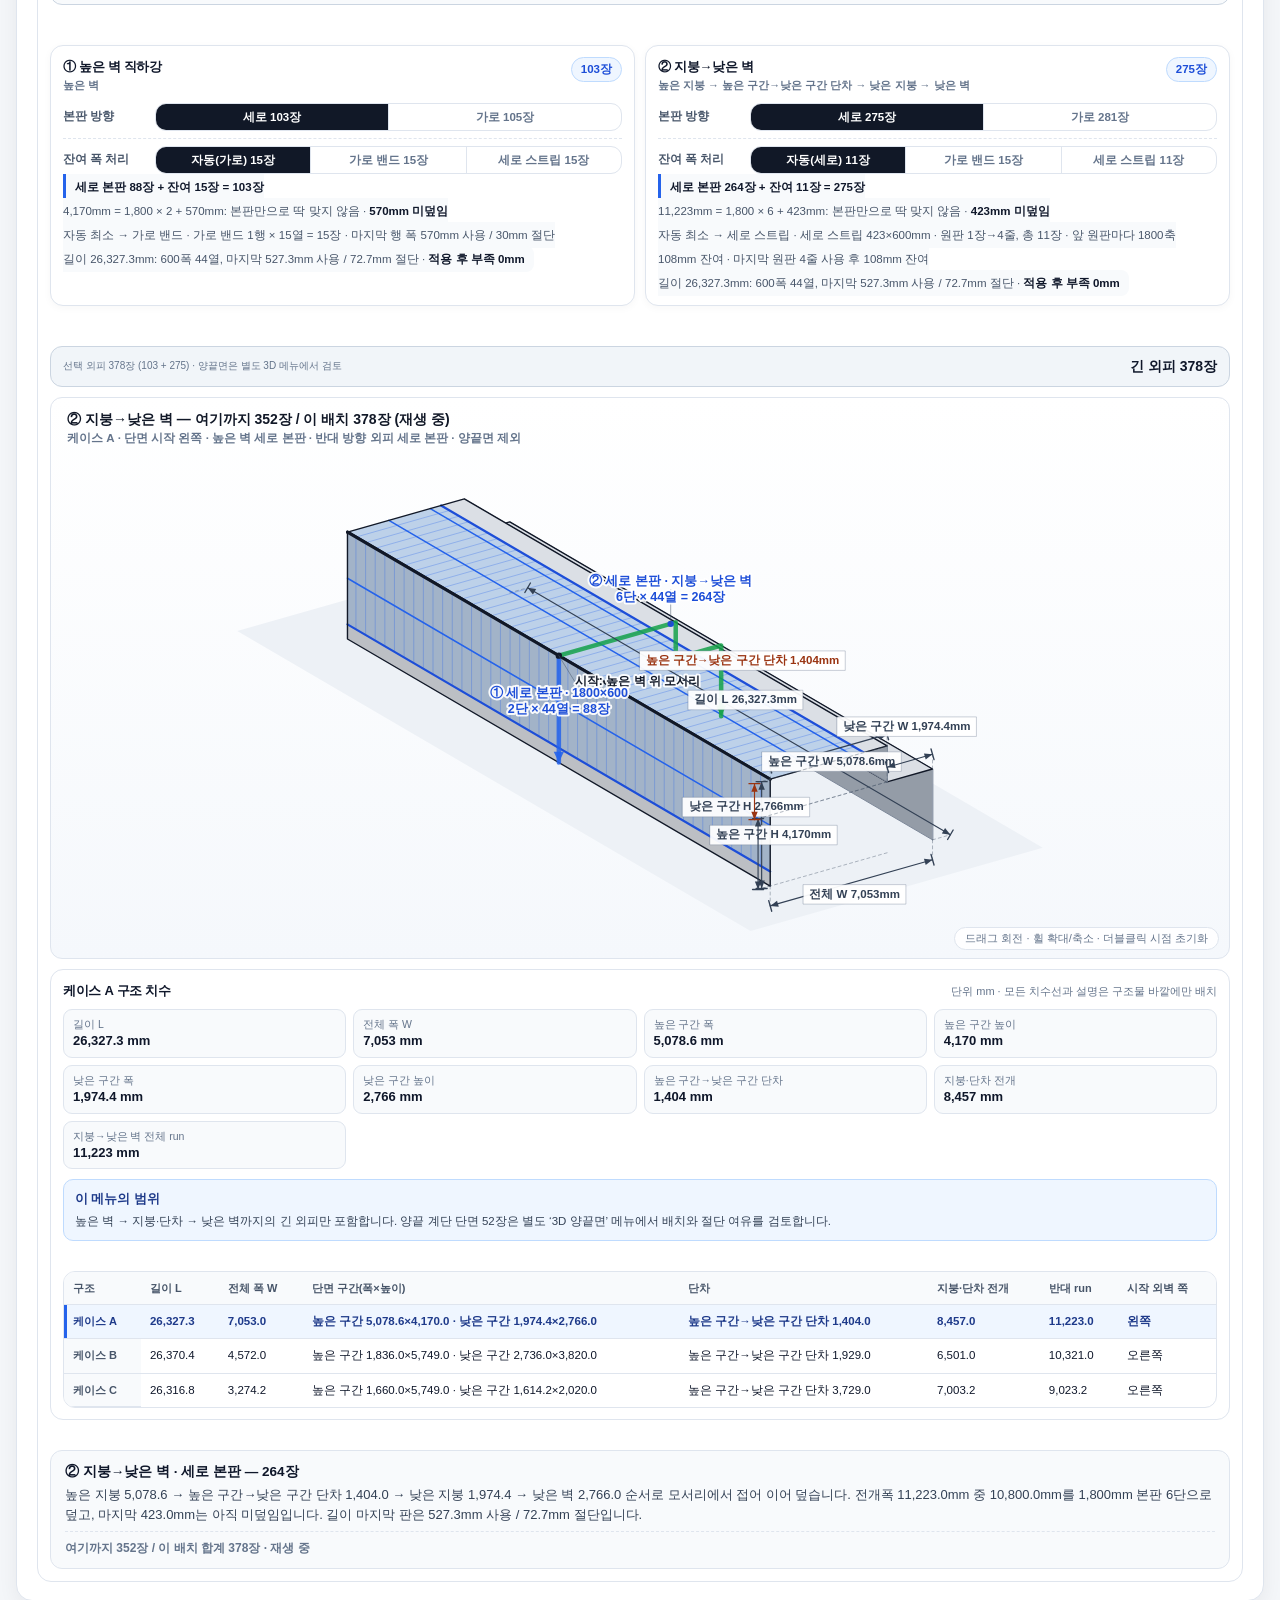
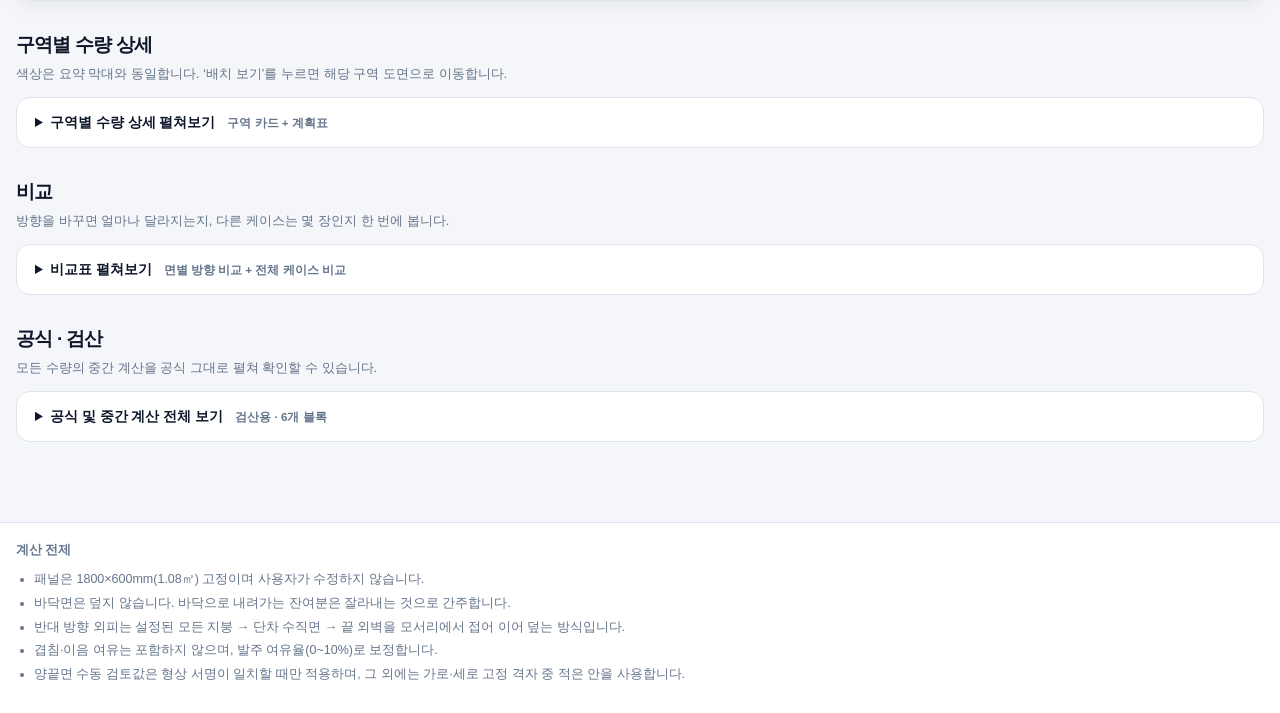
==== commit 999bf1ee: "시각화 요약 및 양끝면 3D 개선" ====
--- a/penthouse_insulation_ABC_case_optimizer.html
+++ b/penthouse_insulation_ABC_case_optimizer.html
@@ -26,8 +26,7 @@
     <!-- CASES 배열 전체 요약 카드 -->
     <div class="allcases" id="allCasesSummary"></div>
     <nav class="jump" id="jumpNav">
-      <a href="#sec-cases">케이스</a>
-      <a href="#sec-summary">요약</a>
+      <a href="#sec-cases">케이스·수량</a>
       <a href="#sec-method">덮는 방법</a>
       <a href="#sec-visual">시각화</a>
       <a href="#sec-zones">구역별</a>
@@ -40,26 +39,26 @@
 <main>
   <div class="inner">
 
-    <!-- 1. 케이스 선택 -->
-    <section id="sec-cases">
-      <div class="sec-head"><span class="sec-num">1</span><h2>케이스 요약</h2></div>
-      <p class="sec-sub">상단 고정 바에서 케이스를 고르면 여기와 아래 모든 계산이 바뀝니다. 미니 도형은 설정한 단면의 실제 비례 정면도입니다.</p>
+    <!-- 케이스 선택과 결과 요약 -->
+    <section id="sec-cases" class="case-overview">
+      <div class="plain-sec-head"><h2>케이스 요약</h2></div>
+      <p class="section-copy">상단 고정 바에서 케이스를 고르면 아래 수량과 배치가 함께 바뀝니다. 미니 도형은 설정한 단면의 실제 비례 정면도입니다.</p>
       <div class="case-grid" id="caseGrid"></div>
-    </section>
-
-    <!-- 2. 결과 요약 -->
-    <section id="sec-summary">
-      <div class="sec-head"><span class="sec-num">2</span><h2>결과 요약</h2></div>
-      <p class="sec-sub">설정한 계단형 단면의 긴 외피 전개 + 잔여띠 최적 선택 + 양끝면 기준 최종 수량입니다.</p>
-      <div class="card">
+
+      <div class="case-result" id="sec-summary">
+        <div class="case-result-head">
+          <h3>현재 케이스의 필요 수량</h3>
+          <p>가로와 세로 배치를 비교해 선택한 긴 외피와 양끝면 기준의 결과입니다.</p>
+        </div>
+        <div class="card result-card">
         <div class="hero-grid">
-          <div>
+          <div class="hero-pane hero-total-pane">
             <div class="hero-label" id="heroLabel">-</div>
             <div class="big-num"><span id="heroTotal">-</span><small> 장 필요</small></div>
             <div class="break-bar" id="breakBar" role="img" aria-label="구역별 수량 비율"></div>
             <div class="break-legend" id="breakLegend"></div>
           </div>
-          <div class="order-card">
+          <div class="order-card hero-pane hero-order-pane">
             <div>
               <div class="hero-label">발주 권장 <span class="muted small">(여유율 포함 올림)</span></div>
               <div class="big-num"><span id="orderBig">-</span><small> 장 발주</small></div>
@@ -86,33 +85,38 @@
           <summary>케이스 치수 전체 보기</summary>
           <p id="caseDims">-</p>
         </details>
+        </div>
       </div>
     </section>
 
-    <!-- 3. 덮는 방법 -->
+    <!-- 덮는 방법 -->
     <section id="sec-method">
-      <div class="sec-head"><span class="sec-num">3</span><h2>어떻게 덮나요? — 전개 기준 5단계</h2></div>
-      <p class="sec-sub">설정한 시작 외벽 위 모서리에서 한쪽은 시작 외벽을 직선 하강하고, 반대쪽은 모든 지붕·단차를 지나 끝 외벽까지 이어 전개합니다.</p>
+      <div class="plain-sec-head"><h2>어떻게 덮나요?</h2></div>
+      <p class="section-copy">한쪽 외벽에서 시작해 지붕과 단차를 따라 반대쪽 외벽까지 연속으로 덮습니다.</p>
       <div class="steps" id="stepsGrid"></div>
-      <div class="orientation-guide" aria-label="단위 보온재 배치 방향 안내">
-        <div class="orientation-item"><span class="panel-icon horizontal"></span><span><b>보온재 1장</b><small>1800 × 600mm · 1.08㎡ 고정</small></span></div>
-        <div class="orientation-item"><span class="panel-icon vertical"></span><span><b>세로 배치</b><small>폭 600 · 높이 1800 (벽 본판)</small></span></div>
-        <div class="orientation-item"><span class="panel-icon horizontal"></span><span><b>가로 배치</b><small>폭 1800 · 높이 600 (밴드)</small></span></div>
-        <div class="orientation-item"><span class="panel-icon roof"></span><span><b>천장 전개</b><small>길이방향 600 · 전개방향 1800</small></span></div>
-      </div>
-    </section>
-
-    <!-- 4. 시각화 -->
+      <p class="method-compare">가로로 놓는 방식과 세로로 놓는 방식을 함께 비교해, 각 면에서 남는 면적이 적은 배치를 선택합니다.</p>
+    </section>
+
+    <!-- 배치 시각화 -->
     <section id="sec-visual">
-      <div class="sec-head"><span class="sec-num">4</span><h2 id="visualTitle">배치 시각화</h2></div>
-      <p class="sec-sub" id="visualSub">-</p>
+      <div class="plain-sec-head"><h2 id="visualTitle">배치 시각화</h2></div>
+      <p class="visual-sub sr-only" id="visualSub" aria-live="polite">-</p>
       <div class="card">
-        <div class="tabs" id="viewTabs">
-          <button class="tab" data-view="summary">전체 브리핑</button>
-          <button class="tab" data-view="roof">천장 전개</button>
-          <button class="tab" data-view="ends">양끝 단면</button>
-          <button class="tab tab-3d active" data-view="shell3d">3D 높은벽 → 지붕 → 낮은벽</button>
-          <button class="tab tab-3d" data-view="ends3d">3D 양끝면</button>
+        <div class="view-groups" id="viewTabs" aria-label="배치 시각화 종류">
+          <div class="view-group view-group-2d">
+            <div class="view-group-label">2D</div>
+            <div class="tabs view-group-tabs">
+              <button class="tab" data-view="roof">천장 전개</button>
+              <button class="tab" data-view="ends">양끝면 전개</button>
+            </div>
+          </div>
+          <div class="view-group view-group-3d">
+            <div class="view-group-label">3D</div>
+            <div class="tabs view-group-tabs">
+              <button class="tab tab-3d active" data-view="shell3d">천장 전개</button>
+              <button class="tab tab-3d" data-view="ends3d">양끝면 전개</button>
+            </div>
+          </div>
         </div>
         <div class="legend">
           <span><i class="swatch" style="background:var(--blue);border-color:var(--blue-line)"></i>세로 배치·기본 패널</span>
@@ -120,14 +124,15 @@
           <span><i class="swatch" style="background:var(--amber);border-color:var(--amber-line)"></i>가로 배치·잔여 밴드</span>
           <span><i class="swatch" style="background:var(--red);border-color:var(--red-line)"></i>절단 자투리</span>
           <span><i class="swatch" style="background:var(--violet);border-color:var(--violet-line)"></i>양끝면 혼합안</span>
+          <span class="hover-legend">도면에 마우스를 올리면 남는 면적 표시</span>
         </div>
         <div id="svgWrap"></div>
       </div>
     </section>
 
-    <!-- 5. 구역별 상세 -->
+    <!-- 구역별 상세 -->
     <section id="sec-zones">
-      <div class="sec-head"><span class="sec-num">5</span><h2>구역별 수량 상세</h2></div>
+      <div class="plain-sec-head"><h2>구역별 수량 상세</h2></div>
       <p class="sec-sub">색상은 요약 막대와 동일합니다. ‘배치 보기’를 누르면 해당 구역 도면으로 이동합니다.</p>
       <details class="audit" id="zonesDetails">
         <summary>구역별 수량 상세 펼쳐보기 <small>구역 카드 + 계획표</small></summary>
@@ -143,9 +148,9 @@
       </details>
     </section>
 
-    <!-- 6. 비교 -->
+    <!-- 비교 -->
     <section id="sec-compare">
-      <div class="sec-head"><span class="sec-num">6</span><h2>비교</h2></div>
+      <div class="plain-sec-head"><h2>비교</h2></div>
       <p class="sec-sub">방향을 바꾸면 얼마나 달라지는지, 다른 케이스는 몇 장인지 한 번에 봅니다.</p>
 
       <details class="audit" id="compareDetails">
@@ -175,9 +180,9 @@
       </details>
     </section>
 
-    <!-- 7. 검산 -->
+    <!-- 검산 -->
     <section id="sec-audit">
-      <div class="sec-head"><span class="sec-num">7</span><h2>공식 · 검산</h2></div>
+      <div class="plain-sec-head"><h2>공식 · 검산</h2></div>
       <p class="sec-sub">모든 수량의 중간 계산을 공식 그대로 펼쳐 확인할 수 있습니다.</p>
       <details class="audit" id="auditDetails">
         <summary>공식 및 중간 계산 전체 보기 <small>검산용 · 6개 블록</small></summary>
--- a/styles.css
+++ b/styles.css
@@ -45,7 +45,9 @@
 .sec-head{display:flex;align-items:baseline;gap:10px;margin:0 0 4px}
 .sec-num{flex:0 0 auto;width:26px;height:26px;border-radius:9px;background:var(--dark);color:#fff;display:grid;place-items:center;font-weight:800;font-size:13px;transform:translateY(4px)}
 h2{font-size:19px;letter-spacing:-.04em;margin:0}
-.sec-sub{color:var(--muted);font-size:13px;margin:0 0 14px 36px}
+.sec-sub{color:var(--muted);font-size:13px;margin:0 0 14px}
+.plain-sec-head{margin:0 0 4px}
+.section-copy{max-width:880px;margin:0 0 14px;color:var(--muted);font-size:13px}
 .card{background:var(--panel);border:1px solid var(--line);border-radius:16px;box-shadow:var(--shadow);padding:18px 20px}
 .small{font-size:12px}.muted{color:var(--muted)}
 h3{margin:0 0 10px;font-size:14px;letter-spacing:-.03em}
@@ -69,8 +71,8 @@
 .ac-cell.sum .ac-order{color:#e2e8f0}
 
 /* ── 케이스 카드 ───────────────────────── */
-.case-grid{display:grid;grid-template-columns:minmax(280px,440px);gap:12px}
-@media(max-width:880px){.case-grid{grid-template-columns:1fr}}
+.case-grid{display:grid;grid-template-columns:repeat(auto-fit,minmax(260px,1fr));gap:12px;width:100%}
+@media(max-width:620px){.case-grid{grid-template-columns:1fr}}
 .case-card{position:relative;text-align:left;border:2px solid var(--line);border-radius:16px;background:#fff;padding:14px 16px;cursor:pointer;transition:border-color .15s,box-shadow .15s}
 .case-card:hover{border-color:#94a3b8}
 .case-card.active{border-color:var(--dark);box-shadow:var(--shadow)}
@@ -87,10 +89,26 @@
 .case-stats span{border:1px solid var(--line);border-radius:999px;background:#fff;padding:3px 9px;font-size:11.5px;color:#475569}
 .case-total{border-top:1px dashed var(--line);padding-top:9px;font-size:13px;color:var(--muted)}
 .case-total b{font-size:16px;color:var(--ink)}
+.case-summary-card{padding:12px 16px}
+.case-summary-card .case-head{margin-bottom:7px}
+.case-summary-content{display:grid;grid-template-columns:180px minmax(0,1fr);gap:12px;align-items:center}
+.case-summary-card .case-thumb{height:74px;margin:0}
+.case-summary-card .case-stats{margin:0}
+.case-summary-card .case-total{margin-top:9px}
+@media(max-width:620px){.case-summary-content{grid-template-columns:1fr}.case-summary-card .case-thumb{height:70px}}
+.case-result{scroll-margin-top:118px;margin-top:24px}
+.case-result-head{display:flex;align-items:baseline;justify-content:space-between;gap:12px;margin:0 0 9px}
+.case-result-head h3{margin:0;font-size:15px}
+.case-result-head p{margin:0;color:var(--muted);font-size:12.5px;text-align:right}
+@media(max-width:680px){.case-result-head{display:block}.case-result-head p{text-align:left;margin-top:3px}}
 
 /* ── 요약(히어로) ──────────────────────── */
 .hero-grid{display:grid;grid-template-columns:1.5fr 1fr;gap:12px;align-items:stretch}
 @media(max-width:880px){.hero-grid{grid-template-columns:1fr}}
+.result-card{padding:14px}
+.hero-pane{border:1px solid var(--line);border-radius:13px;padding:15px 16px}
+.hero-total-pane{background:#f8fbff;border-color:#bfdbfe}
+.hero-order-pane{background:#fff8f1;border-color:#fed7aa}
 .hero-label{font-size:13px;color:var(--muted);margin-bottom:2px}
 .big-num{font-size:clamp(34px,6vw,46px);font-weight:800;letter-spacing:-.045em;line-height:1.1}
 .big-num small{font-size:.45em;font-weight:700;color:var(--muted);letter-spacing:0}
@@ -135,6 +153,8 @@
 .step b.t{display:block;font-size:13.5px;margin-bottom:3px;letter-spacing:-.02em}
 .step .num{display:block;font-size:12.5px;font-weight:800;color:#1d4ed8;margin-bottom:5px;overflow-wrap:anywhere}
 .step p{margin:0;font-size:12px;color:var(--muted);line-height:1.55}
+.step .n,.step .num{display:none}
+.method-compare{margin:12px 0 0;padding:10px 12px;border-left:3px solid var(--blue-line);border-radius:0 9px 9px 0;background:#eff6ff;color:#334155;font-size:12.5px;line-height:1.6}
 .orientation-guide{display:grid;grid-template-columns:repeat(4,minmax(0,1fr));gap:8px;margin-top:12px}
 @media(max-width:1050px){.orientation-guide{grid-template-columns:1fr 1fr}}
 @media(max-width:560px){.orientation-guide{grid-template-columns:1fr}}
@@ -180,19 +200,28 @@
 
 /* ── 시각화 ────────────────────────────── */
 .tabs{display:flex;gap:6px;flex-wrap:wrap;align-items:center;margin-bottom:12px}
+.view-groups{display:grid;grid-template-columns:repeat(2,minmax(0,1fr));gap:10px;margin-bottom:12px}
+.view-group{display:flex;align-items:center;gap:10px;min-width:0;padding:10px 11px;border:1px solid var(--line);border-radius:13px;background:var(--soft)}
+.view-group-3d{border-color:#bfdbfe;background:#f4f8ff}
+.view-group-label{flex:0 0 auto;display:grid;place-items:center;min-width:34px;height:30px;border-radius:8px;background:#e2e8f0;color:#334155;font-size:12px;font-weight:850}
+.view-group-3d .view-group-label{background:var(--blue-line);color:#fff}
+.view-group-tabs{min-width:0;flex:1;margin:0}
 button.tab{border:1px solid var(--line);background:#fff;color:var(--ink);border-radius:999px;padding:8px 14px;font-size:13px;font-weight:600;cursor:pointer}
 button.tab.active{background:var(--dark);border-color:var(--dark);color:#fff}
-/* 3D 전용 메뉴 — 긴 외피와 양끝면을 나란히 구분한다. */
-button.tab.tab-3d{margin-left:0;padding:10px 17px;font-size:14px;font-weight:800;border:2px solid var(--blue-line);color:var(--blue-line);background:#eff6ff}
+button.tab.tab-3d{margin-left:0;padding:8px 14px;font-size:13px;font-weight:700;border:1px solid #93c5fd;color:var(--blue-line);background:#fff}
 button.tab.tab-3d.active{background:var(--blue-line);border-color:var(--blue-line);color:#fff}
-@media(max-width:640px){button.tab.tab-3d{margin-left:0;width:100%}}
+@media(max-width:880px){.view-groups{grid-template-columns:1fr}}
+@media(max-width:640px){.view-group{align-items:flex-start;flex-direction:column}.view-group-tabs{width:100%}button.tab.tab-3d{width:auto}}
 .legend{display:flex;gap:8px;flex-wrap:wrap;font-size:12px;margin-bottom:12px}
 .legend span{display:inline-flex;align-items:center;gap:5px;border:1px solid var(--line);border-radius:999px;padding:5px 9px;background:#fff;white-space:nowrap}
+.legend .hover-legend{border-style:dashed;background:#f8fafc;color:#475569}
 .swatch{display:inline-block;width:12px;height:12px;border:1px solid #aaa;border-radius:3px}
-#svgWrap{width:100%;overflow-x:auto;border:1px solid var(--line);border-radius:14px;background:#fff}
+#svgWrap{position:relative;width:100%;overflow-x:auto;border:1px solid var(--line);border-radius:14px;background:#fff}
 #svgWrap svg{display:block;width:100%;height:auto;min-height:560px}
 @media(max-width:640px){#svgWrap svg{width:960px;max-width:none;min-height:0}}
 .visual-sub{margin:0 0 10px;color:var(--muted);font-size:13px}
+.visual-waste-tip,.v3d-hover-tip{position:absolute;z-index:8;max-width:260px;padding:9px 11px;border:1px solid #94a3b8;border-radius:10px;background:rgba(15,23,42,.94);box-shadow:0 8px 20px rgba(15,23,42,.22);color:#fff;font-size:11.5px;line-height:1.55;white-space:pre-line;pointer-events:none}
+.visual-waste-tip[hidden],.v3d-hover-tip[hidden]{display:none!important}
 
 /* ── 검산 ─────────────────────────────── */
 details.audit{border:1px solid var(--line);border-radius:14px;background:#fff;padding:14px 18px}
@@ -214,18 +243,22 @@
 /* ── 분리 3D 뷰(긴 외피 / 양끝면) ───────── */
 .v3d{padding:12px}
 .v3d [hidden]{display:none!important}
-.v3d-scope-intro{display:flex;align-items:baseline;gap:10px;flex-wrap:wrap;margin:0 0 10px;padding:9px 11px;border:1px solid #bfdbfe;border-radius:12px;background:#eff6ff;color:#334155;font-size:12px;line-height:1.55}
+.v3d-scope-intro{display:none!important}
 .v3d-scope-intro>b{font-size:13px;color:#1e3a8a;white-space:nowrap}
 .v3d-scope-intro>span{min-width:0}
-.v3d-bar{display:flex;align-items:center;gap:10px;flex-wrap:wrap;margin:0 0 10px}
+.v3d-bar{display:grid;grid-template-columns:minmax(0,1fr);grid-template-areas:"steps" "views";gap:8px;align-items:stretch;margin:0 0 10px}
+.v3d-bar #v3dSteps{grid-area:steps}
+.v3d-bar #v3dViews{grid-area:views}
 .v3d-bar .seg button{padding:7px 11px;font-size:12.5px}
 .v3d-endbar{display:flex;align-items:center;gap:10px;flex-wrap:wrap;margin:0 0 10px;padding:9px 11px;border:1px solid #ddd6fe;border-radius:12px;background:#f5f3ff}
 .v3d-endbar>b{font-size:12.5px;color:#5b21b6;white-space:nowrap}
 .v3d-endbar .seg button{flex:0 0 auto;padding:6px 10px;font-size:12px;white-space:nowrap}
 .v3d-endbar .seg button.active{background:#6d28d9;border-color:#6d28d9;color:#fff}
 .v3d-endbar>span{font-size:11.5px;color:var(--muted)}
-.v3d-play{flex:0 0 auto;border:1px solid var(--dark);background:var(--dark);color:#fff;border-radius:11px;padding:8px 14px;font-size:13px;font-weight:800;cursor:pointer}
+.v3d-play{grid-area:play;align-self:stretch;min-width:116px;border:1px solid var(--dark);background:var(--dark);color:#fff;border-radius:11px;padding:8px 14px;font-size:13px;font-weight:800;cursor:pointer}
 .v3d-play:hover{opacity:.85}
+.v3d-playbar{display:flex;align-items:center;justify-content:flex-end;margin:0 0 10px;padding:9px 11px;border:1px solid #cbd5e1;border-radius:12px;background:#f8fafc}
+.v3d-playbar .v3d-play{min-height:36px}
 .v3d-stage{position:relative;border:1px solid var(--line);border-radius:12px;background:linear-gradient(#ffffff,#f5f8fc);overflow:hidden}
 .v3d-stage canvas{display:block;width:100%;height:560px;cursor:grab;touch-action:none}
 .v3d[data-scope="ends"] .v3d-stage canvas{height:610px}
@@ -235,7 +268,7 @@
 .v3d-info b.t{display:block;font-size:13.5px;margin-bottom:3px}
 .v3d-info p{margin:0;color:#334155}
 .v3d-info .sum{margin-top:7px;padding-top:7px;border-top:1px dashed var(--line);font-size:12px;font-weight:700;color:var(--muted)}
-@media(max-width:760px){.v3d-stage canvas{height:400px}.v3d[data-scope="ends"] .v3d-stage canvas{height:600px}.v3d-bar .seg,.v3d-endbar .seg{max-width:100%;overflow-x:auto}.v3d-endbar>span{width:100%}}
+@media(max-width:760px){.v3d-stage canvas{height:400px}.v3d[data-scope="ends"] .v3d-stage canvas{height:600px}.v3d-bar .seg,.v3d-endbar .seg{max-width:100%;overflow-x:auto}.v3d-play{min-height:40px}.v3d-endbar>span{width:100%}}
 
 /* 3D covering scenarios and dimension audit */
 .v3d-scenario-grid{display:grid;grid-template-columns:repeat(2,minmax(0,1fr));gap:10px;margin:0 0 10px;min-width:0}
